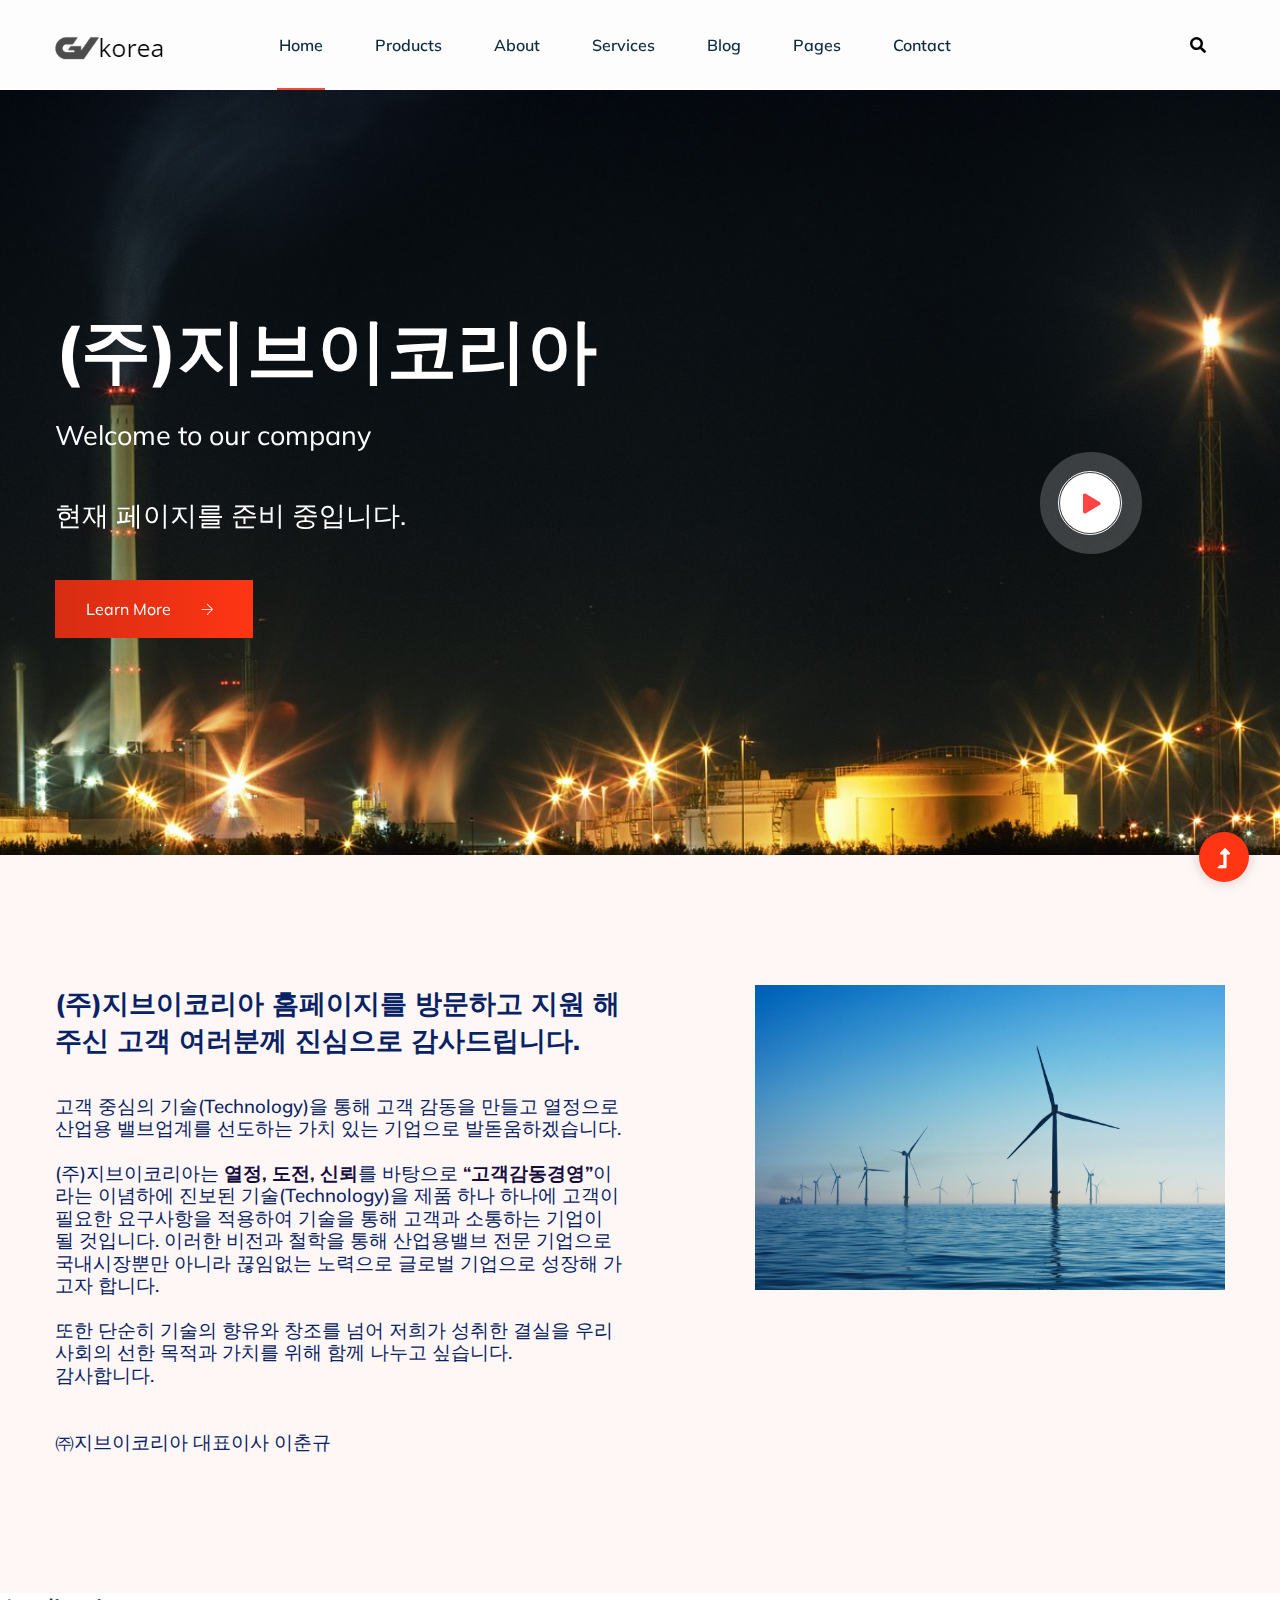
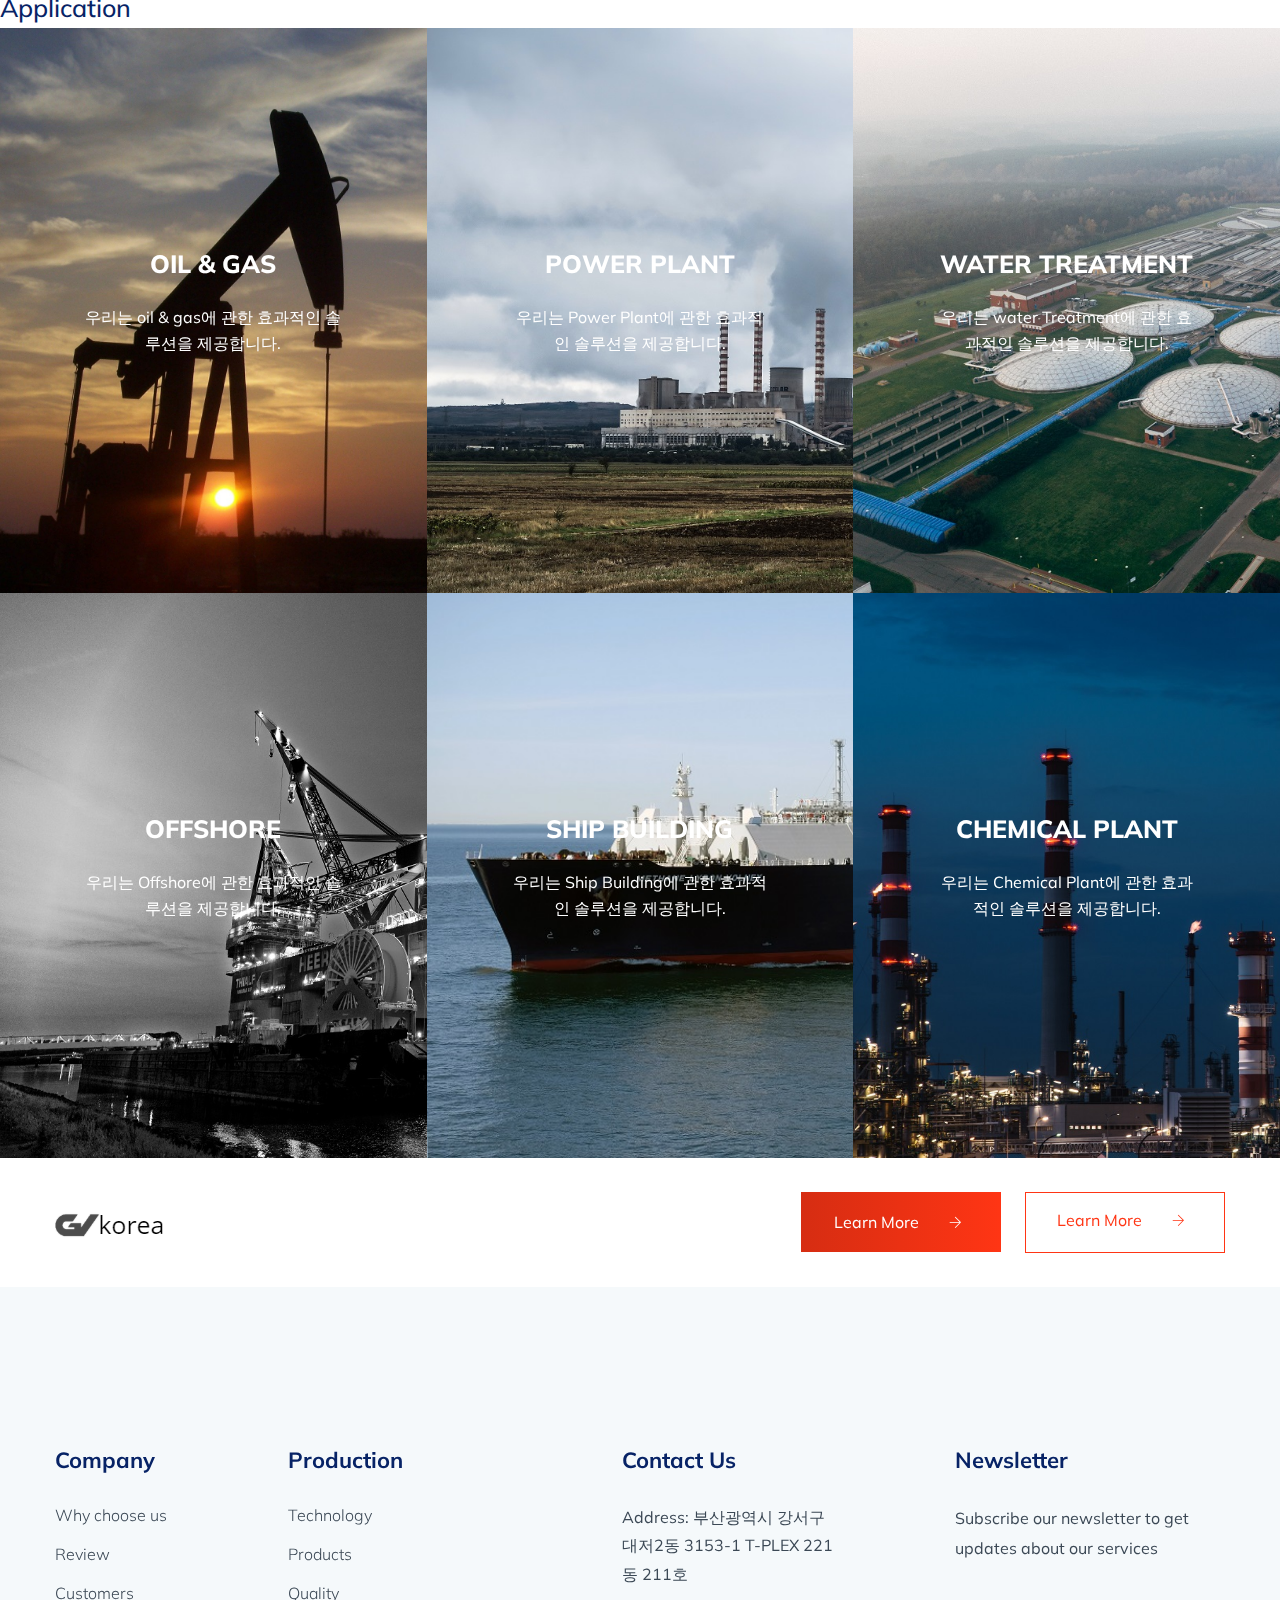
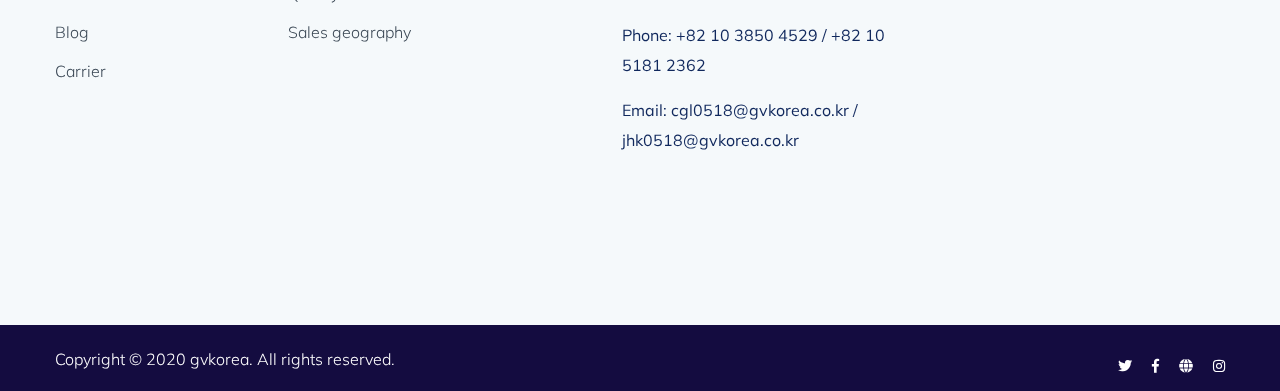
==== index.html @ bc35a490 "first commit" ====
<!doctype html>
<html class="no-js" lang="zxx">
<head>
    <meta charset="utf-8">
    <meta http-equiv="x-ua-compatible" content="ie=edge">
    <title>GV korea</title>
    <meta name="description" content="">
    <meta name="viewport" content="width=device-width, initial-scale=1">
    <link rel="manifest" href="site.webmanifest">
    <link rel="shortcut icon" type="image/x-icon" href="assets/img/logo.ico">

	<!-- CSS here -->
	<link rel="stylesheet" href="assets/css/bootstrap.min.css">
	<link rel="stylesheet" href="assets/css/owl.carousel.min.css">
	<link rel="stylesheet" href="assets/css/slicknav.css">
    <link rel="stylesheet" href="assets/css/flaticon.css">
    <link rel="stylesheet" href="assets/css/progressbar_barfiller.css">
    <link rel="stylesheet" href="assets/css/gijgo.css">
    <link rel="stylesheet" href="assets/css/animate.min.css">
    <link rel="stylesheet" href="assets/css/animated-headline.css">
	<link rel="stylesheet" href="assets/css/magnific-popup.css">
	<link rel="stylesheet" href="assets/css/fontawesome-all.min.css">
	<link rel="stylesheet" href="assets/css/themify-icons.css">
	<link rel="stylesheet" href="assets/css/slick.css">
	<link rel="stylesheet" href="assets/css/nice-select.css">
	<link rel="stylesheet" href="assets/css/style.css">
</head>
<body>
    <!-- ? Preloader Start -->
    <div id="preloader-active">
        <div class="preloader d-flex align-items-center justify-content-center">
            <div class="preloader-inner position-relative">
                <div class="preloader-circle"></div>
                <div class="preloader-img pere-text">
                    <img src="assets/img/logo/loder.png" alt="">
                </div>
            </div>
        </div>
    </div>
    <!-- Preloader Start -->
    <header>
        <!-- Header Start -->
        <div class="header-area">
            <div class="main-header ">
                <div class="header-bottom header-sticky">
                    <div class="container">
                        <div class="row align-items-center">
                            <!-- Logo -->
                            <div class="col-xl-2 col-lg-2">
                                <div class="logo">
                                    <a href="index.html"><img src="assets/img/logo/logo.png" alt=""></a>
                                </div>
                            </div>
                            <div class="col-xl-9 col-lg-8">
                                <div class="menu-wrapper  d-flex align-items-center">
                                    <!-- Main-menu -->
                                    <div class="main-menu d-none d-lg-block">
                                        <nav>
                                            <ul id="navigation">
                                                <li class="active"><a href="index.html">Home</a></li>
                                                <li><a href="Project.html">Products</a>
                                                    <ul class="submenu">
                                                      <li><a href="Project.html">model No.  GVK - 1000 series</a></li>
                                                    </ul>
                                                </li>
                                                <li><a href="index.html">About</a></li>
                                                <li><a href="index.html">Services</a></li>
                                                <li><a href="index.html">Blog</a>
                                                    <ul class="submenu">
                                                        <li><a href="index.html">Blog</a></li>
                                                        <li><a href="index.html">Blog Details</a></li>
                                                        <li><a href="index.html">Element</a></li>
                                                    </ul>
                                                </li>
                                                <li><a href="#">Pages</a>
                                                    <ul class="submenu">
                                                        <li><a href="index.html">Project Details</a></li>
                                                        <li><a href="index.html">Services Details</a></li>
                                                        <li><a href="index.html">Element</a></li>
                                                    </ul>
                                                </li>
                                                <li><a href="index.html">Contact</a></li>
                                            </ul>
                                        </nav>
                                    </div>
                                </div>
                            </div>
                            <div class="col-xl-1 col-lg-2">
                                <!-- Search Box -->
                                <div class="search d-none d-lg-block">
                                    <ul>
                                        <li>
                                            <div class="nav-search search-switch">
                                                <span class="fas fa-search"></span>
                                            </div>
                                        </li>
                                    </ul>
                                </div>
                            </div>
                            <!-- Mobile Menu -->
                            <div class="col-12">
                                <div class="mobile_menu d-block d-lg-none"></div>
                            </div>
                        </div>
                    </div>
                </div>
            </div>
        </div>
        <!-- Header End -->
    </header>
    <main>
        <!--? slider Area Start-->
        <div class="slider-area position-relative">
            <div class="slider-active">
                <!-- Single Slider -->
                <div class="single-slider slider-height d-flex align-items-center">
                    <div class="container">
                        <div class="row">
                            <div class="col-xl-7 col-lg-9 col-md-8 col-sm-9">
                                <div class="hero__caption">
                                    <h1 data-animation="fadeInLeft" data-delay="0.2s"><span>(주)지브이코리아</span></h1>
                                    <p data-animation="fadeInLeft" data-delay="0.4s">Welcome to our company</p>
                                    <p data-animation="fadeInLeft" data-delay="0.4s">현재 페이지를 준비 중입니다.</p>
                                    <a href="#" class="btn hero-btn" data-animation="fadeInLeft" data-delay="0.7s">Learn More <i class="ti-arrow-right"></i></a>
                                </div>
                            </div>
                        </div>
                    </div>
                </div>
                <!-- Single Slider -->
                <div class="single-slider slider-height d-flex align-items-center">
                    <div class="container">
                        <div class="row">
                            <div class="col-xl-7 col-lg-9 col-md-8 col-sm-9">
                                <div class="hero__caption">
                                    <h1 data-animation="fadeInLeft" data-delay="0.2s">your Industrial <span>valve Partner</span></h1>
                                    <p data-animation="fadeInLeft" data-delay="0.4s">Welcome to our company</p>
                                    <a href="#" class="btn hero-btn" data-animation="fadeInLeft" data-delay="0.7s">Learn More <i class="ti-arrow-right"></i></a>
                                </div>
                            </div>
                        </div>
                    </div>
                </div>
            </div>
            <!-- Video icon -->
            <div class="video-icon">
                <a class="popup-video btn-icon" href="https://www.youtube.com/" data-animation="bounceIn" data-delay=".4s"><i class="fas fa-play"></i></a>
            </div>
        </div>
        <!-- slider Area End-->
        <!--? About 1 Start-->
        <section class="about-low-area section-padding40">
            <div class="container">
                <div class="row justify-content-between">
                    <div class="col-xl-6 col-lg-6 col-md-10">
                        <div class="about-caption mb-50">
                            <!-- Section Tittle -->
                            <div class="section-tittle mb-35">
                                <h2 style="font-size:20pt">(주)지브이코리아 홈페이지를 방문하고 지원 해주신 고객 여러분께 진심으로 감사드립니다.</h2>
                            </div>
                            <h3 style="font-size:14pt">고객 중심의 기술(Technology)을 통해 고객 감동을 만들고 열정으로 산업용 밸브업계를 선도하는
가치 있는 기업으로 발돋움하겠습니다.<br><br>
(주)지브이코리아는 <b>열정, 도전, 신뢰</b>를 바탕으로 <b>“고객감동경영”</b>이라는 이념하에 진보된
기술(Technology)을 제품 하나 하나에 고객이 필요한 요구사항을 적용하여 기술을 통해 고객과
소통하는 기업이 될 것입니다.
이러한 비전과 철학을 통해 산업용밸브 전문 기업으로 국내시장뿐만 아니라 끊임없는 노력으로 글로벌
기업으로 성장해 가고자 합니다.<br><br>
또한 단순히 기술의 향유와 창조를 넘어 저희가 성취한 결실을 우리 사회의 선한 목적과 가치를 위해
함께 나누고 싶습니다.<br>
감사합니다.<br><br><br>

㈜지브이코리아 대표이사 이춘규</h3>
                        </div>
                    </div>
                    <div class="col-xl-5 col-lg-6 col-md-9 offset-md-1 offset-sm-1">
                        <div class="about-right-cap">
                            <div class="about-right-img">
                                <img src="assets/img/gallery/wind.jpg" width="500" alt="">
                            </div>

                        </div>
                    </div>
                </div>
            </div>
        </section>
        <!-- About  End-->
        <!--? Gallery Area Start -->
        <div class="gallery-area">
           <h1>Application</h1>
            <div class="container-fluid p-0 fix">
                <div class="row no-gutters">
                  <div class="col-xl-4 col-lg-4 col-md-6">
                      <div class="single-gallery no-margin text-center">
                          <div class="gallery-img" style="background-image: url(assets/img/gallery/about1.jpg);"></div>
                          <div class="thumb-content-box">
                              <div class="thumb-content">
                                  <h3>Oil & Gas</h3>
                                  <p>우리는 oil & gas에 관한 효과적인 솔루션을 제공합니다.</p>
                              </div>
                          </div>
                      </div>
                  </div>
                    <div class="col-xl-4 col-lg-4 col-md-6">
                        <div class="single-gallery text-center">
                            <div class="gallery-img" style="background-image: url(assets/img/gallery/pp.jpg);"></div>
                            <div class="thumb-content-box">
                                <div class="thumb-content">
                                    <h3>Power Plant</h3>
                                    <p>우리는 Power Plant에 관한 효과적인 솔루션을 제공합니다.</p>
                                </div>
                            </div>
                        </div>
                    </div>
                    <div class="col-xl-4 col-lg-4 col-md-6">
                        <div class="single-gallery text-center">
                            <div class="gallery-img" style="background-image: url(assets/img/gallery/water.jpg);"></div>
                            <div class="thumb-content-box">
                                <div class="thumb-content">
                                    <h3>Water Treatment</h3>
                                    <p>우리는 water Treatment에 관한 효과적인 솔루션을 제공합니다.</p>
                                </div>
                            </div>
                        </div>
                    </div>
                    <div class="col-xl-4 col-lg-4 col-md-6">
                        <div class="single-gallery text-center">
                            <div class="gallery-img" style="background-image: url(assets/img/gallery/offshore.jpg);"></div>
                            <div class="thumb-content-box">
                                <div class="thumb-content">
                                    <h3>Offshore</h3>
                                    <p>우리는 Offshore에 관한 효과적인 솔루션을 제공합니다.</p>
                                </div>
                            </div>
                        </div>
                    </div>
                    <div class="col-xl-4 col-lg-4 col-md-6">
                        <div class="single-gallery text-center">
                            <div class="gallery-img" style="background-image: url(assets/img/gallery/ship2.jpg);"></div>
                            <div class="thumb-content-box">
                                <div class="thumb-content">
                                    <h3>Ship Building</h3>
                                    <p>우리는 Ship Building에 관한 효과적인 솔루션을 제공합니다.</p>
                                </div>
                            </div>
                        </div>
                    </div>
                    <div class="col-xl-4 col-lg-4 col-md-6">
                        <div class="single-gallery text-center">
                            <div class="gallery-img" style="background-image: url(assets/img/gallery/chemicalplant.jpg);"></div>
                            <div class="thumb-content-box">
                                <div class="thumb-content">
                                    <h3>Chemical Plant</h3>
                                    <p>우리는 Chemical Plant에 관한 효과적인 솔루션을 제공합니다.</p>
                                </div>
                            </div>
                        </div>
                    </div>
                </div>
            </div>
        </div>
        <!-- Gallery Area End -->
        <!--? Categories Area Start -->
        <!-- cat End -->
        <!-- Services Area start -->

        <!-- Services Area End -->
        <!-- Want To work -->
        <!-- Want To work End -->
        <!-- Contact form Start -->
        <!-- Contact form End -->
        <!--? Blog Area Start -->

        <!-- Blog Area End -->
        <!--?  Map Area start  -->

        <!-- Map Area End -->
        <!-- Want To work 2-->
        <section class="wantToWork-area">
            <div class="container">
                <div class="wants-wrapper w-padding3">
                    <div class="row align-items-center justify-content-between">
                        <div class="col-xl-3 col-lg-3 col-md-3">
                            <div class="wantToWork-caption wantToWork-caption2">
                                <div class="logo">
                                    <img src="assets/img/logo/logo.png" alt="">
                                </div>
                            </div>
                        </div>
                        <div class="col-xl-8 col-lg-8 col-md-8">
                            <div class="double-btn f-right ">
                                <a href="#" class="btn w-btn wantToWork-btn mr-20">Learn More <i class="ti-arrow-right"></i></a>
                                <a href="#" class="btn2 w-btn wantToWork-btn">Learn More <i class="ti-arrow-right"></i></a>
                            </div>
                        </div>
                    </div>
                </div>
            </div>
        </section>
        <!-- Want To work End 2-->
    </main>
    <footer>
        <!-- Footer Start-->
        <div class="footer-area footer-padding">
            <div class="container">
                <div class="row d-flex justify-content-between">
                    <div class="col-xl-2 col-lg-2 col-md-4 col-sm-5">
                        <div class="single-footer-caption mb-50">
                            <div class="footer-tittle">
                                <h4>Company</h4>
                                <ul>
                                    <li><a href="#">Why choose us</a></li>
                                    <li><a href="#"> Review</a></li>
                                    <li><a href="#">Customers</a></li>
                                    <li><a href="#">Blog</a></li>
                                    <li><a href="#">Carrier</a></li>
                                </ul>
                            </div>
                        </div>
                    </div>
                    <div class="col-xl-3 col-lg-3 col-md-4 col-sm-7">
                        <div class="single-footer-caption mb-50">
                            <div class="footer-tittle">
                                <h4>Production</h4>
                                <ul>
                                    <li><a href="#">Technology</a></li>
                                    <li><a href="#">Products</a></li>
                                    <li><a href="#">Quality</a></li>
                                    <li><a href="#">Sales geography</a></li>
                                </ul>
                            </div>
                        </div>
                    </div>
                    <div class="col-xl-3 col-lg-4 col-md-5 col-sm-8">
                        <div class="single-footer-caption mb-50">
                            <div class="footer-tittle">
                                <h4>Contact Us</h4>
                                <div class="footer-pera">
                                    <p class="info1">Address: 부산광역시 강서구 대저2동 3153-1 T-PLEX 221동 211호</p>
                                </div>
                            </div>
                            <div class="footer-number">
                                <p>Phone: +82 10 3850 4529 / +82 10 5181 2362</p>
                                <p>Email: cgl0518@gvkorea.co.kr / jhk0518@gvkorea.co.kr</p>
                            </div>
                        </div>
                    </div>
                    <div class="col-xl-3 col-lg-3 col-md-4 col-sm-5">
                        <div class="single-footer-caption mb-50">
                            <div class="footer-tittle mb-50">
                                <h4>Newsletter</h4>
                                <p>Subscribe our newsletter to get updates about our services</p>
                            </div>
                            <!-- Form -->

                        </div>
                    </div>
                </div>
            </div>
        </div>
        <!-- footer-bottom area -->
        <div class="footer-bottom-area">
            <div class="container">
                <div class="footer-border">
                    <div class="row d-flex justify-content-between align-items-center">
                        <div class="col-xl-9 col-lg-8">
                            <div class="footer-copy-right">
  <!-- Link back to Colorlib can't be removed. Template is licensed under CC BY 3.0. -->
                                <p>Copyright © 2020 gvkorea. All rights reserved.</p>
                            </div>
                        </div>
                        <div class="col-xl-3 col-lg-4">
                            <!-- Footer Social -->
                            <div class="footer-social f-right">
                                <a href="#"><i class="fab fa-twitter"></i></a>
                                <a href="#"><i class="fab fa-facebook-f"></i></a>
                                <a href="#"><i class="fas fa-globe"></i></a>
                                <a href="#"><i class="fab fa-instagram"></i></a>
                            </div>
                        </div>
                    </div>
                </div>
            </div>
        </div>
        <!-- Footer End-->
    </footer>
    <!--? Search model Begin -->
    <div class="search-model-box">
        <div class="h-100 d-flex align-items-center justify-content-center">
            <div class="search-close-btn">+</div>
            <form class="search-model-form">
                <input type="text" id="search-input" placeholder="Searching key.....">
            </form>
        </div>
    </div>
    <!-- Search model end -->
    <!-- Scroll Up -->
    <div id="back-top" >
        <a title="Go to Top" href="#"> <i class="fas fa-level-up-alt"></i></a>
    </div>

    <!-- JS here -->

    <script src="./assets/js/vendor/modernizr-3.5.0.min.js"></script>
    <!-- Jquery, Popper, Bootstrap -->
    <script src="./assets/js/vendor/jquery-1.12.4.min.js"></script>
    <script src="./assets/js/popper.min.js"></script>
    <script src="./assets/js/bootstrap.min.js"></script>
    <!-- Jquery Mobile Menu -->
    <script src="./assets/js/jquery.slicknav.min.js"></script>

    <!-- Jquery Slick , Owl-Carousel Plugins -->
    <script src="./assets/js/owl.carousel.min.js"></script>
    <script src="./assets/js/slick.min.js"></script>
    <!-- One Page, Animated-HeadLin -->
    <script src="./assets/js/wow.min.js"></script>
    <script src="./assets/js/animated.headline.js"></script>
    <script src="./assets/js/jquery.magnific-popup.js"></script>

    <!-- Date Picker -->
    <script src="./assets/js/gijgo.min.js"></script>
    <!-- Nice-select, sticky -->
    <script src="./assets/js/jquery.nice-select.min.js"></script>
    <script src="./assets/js/jquery.sticky.js"></script>
    <!-- Progress -->
    <script src="./assets/js/jquery.barfiller.js"></script>

    <!-- counter , waypoint,Hover Direction -->
    <script src="./assets/js/jquery.counterup.min.js"></script>
    <script src="./assets/js/waypoints.min.js"></script>
    <script src="./assets/js/jquery.countdown.min.js"></script>
    <script src="./assets/js/hover-direction-snake.min.js"></script>

    <!-- contact js -->
    <script src="./assets/js/contact.js"></script>
    <script src="./assets/js/jquery.form.js"></script>
    <script src="./assets/js/jquery.validate.min.js"></script>
    <script src="./assets/js/mail-script.js"></script>
    <script src="./assets/js/jquery.ajaxchimp.min.js"></script>

    <!-- Jquery Plugins, main Jquery -->
    <script src="./assets/js/plugins.js"></script>
    <script src="./assets/js/main.js"></script>


    </body>
</html>
---- assets/css/flaticon.css ----
/*
  	Flaticon icon font: Flaticon
  	Creation date: 03/06/2020 12:20
  	*/

@font-face {
  font-family: "Flaticon";
  src: url("../fonts/Flaticon.eot");
  src: url("../fonts/Flaticon.eot?#iefix") format("embedded-opentype"),
       url("../fonts/Flaticon.woff2") format("woff2"),
       url("../fonts/Flaticon.woff") format("woff"),
       url("../fonts/Flaticon.ttf") format("truetype"),
       url("../fonts/Flaticon.svg#Flaticon") format("svg");
  font-weight: normal;
  font-style: normal;
}

@media screen and (-webkit-min-device-pixel-ratio:0) {
  @font-face {
    font-family: "Flaticon";
    src: url("../fonts/Flaticon.svg#Flaticon") format("svg");
  }
}

[class^="flaticon-"]:before, [class*=" flaticon-"]:before,
[class^="flaticon-"]:after, [class*=" flaticon-"]:after {   
  font-family: Flaticon;
font-style: normal;
}

.flaticon-null:before { content: "\f100"; }
.flaticon-null-1:before { content: "\f101"; }
.flaticon-null-2:before { content: "\f102"; }
.flaticon-null-3:before { content: "\f103"; }
---- assets/css/progressbar_barfiller.css ----
/* Custom Code skills */
.single-skill{
  display: flex;
}

.single-skill span {
	color: #79838b;
	font-size: 13px;
	font-weight: 300;
	letter-spacing: 0;
	margin-bottom: 14px;
	display: block;
}
.single-skill .bar-progress {
	width: 100%;
}
.single-skill .bar-title {
  width: 20%;
  margin-bottom: 19px;
}

.skills-content {
  padding-top: 200px;
  padding-left: 70px;
}

.skills-shape-bg {
  height: 651px;
  width: 868px;
  position: absolute;
  content: "";
  border: 2px solid #4d4d4d;
  left: 40%;
  top: 255px;
}

.skills-shape-bg::before {
  position: absolute;
  content: "";
  height: 465px;
  width: 300px;
  border: 2px solid #4d4d4d;
  left: -35%;
  top: 50%;
  transform: translateY(-50%);
  border-right: 0;
}



/* Default */
.barfiller {
	width: 100%;
	height: 10px;
	background: #f6f9fc;
  position: relative;
  border-radius: 5px;
}

.barfiller .fill {
  display: block;
  position: relative;
  width: 0px;
  height: 100%;
  background: #333;
  z-index: 1;
  border-radius: 5px;
}

.barfiller .tipWrap { display: none; }

.barfiller .tip {
  margin-top: -28px;
  padding: 2px 4px;
  font-size: 16px;
  color: #09cc7f;
  left: 0px;
  position: absolute;
  z-index: 2;
  background: transparent;
  font-weight: 800;
}

.barfiller .tip:after {
  border: solid;
  border-color: rgba(0,0,0,.8) transparent;
  border-width: 6px 6px 0 6px;
  content: "";
  display: block;
  position: absolute;
  left: 9px;
  top: 100%;
  z-index: 9;
  display: none;
  
}
---- assets/css/gijgo.css ----
.gj-button {
    background-color: #f5f5f5;
    border: 1px solid #ddd;
    color: #000;
    border-radius: 3px;
    padding: 6px 10px;
    cursor: pointer;
}

.gj-unselectable {
    -webkit-touch-callout: none;
    -webkit-user-select: none;
    -khtml-user-select: none;
    -moz-user-select: none;
    -ms-user-select: none;
    user-select: none;
}

.gj-row {
    display: -webkit-box;
    display: -ms-flexbox;
    display: flex;
    -ms-flex-wrap: wrap;
    flex-wrap: wrap;
}

.gj-margin-left-5 {
    margin-left: 5px;
}

.gj-margin-left-10 {
    margin-left: 10px;
}

.gj-width-full {
    width: 100%;
}

.gj-cursor-pointer {
    cursor: pointer;
}

.gj-text-align-center {
    text-align: center;
}

.gj-font-size-16 {
    font-size: 16px;
}

.gj-hidden {
    display: none;
}

/** Material Design */
.gj-button-md {
    background: 0 0;
    border: none;
    border-radius: 2px;
    color: rgba(0, 0, 0, 0.87);
    position: relative;
    height: 36px;
    margin: 0;
    min-width: 64px;
    padding: 0 16px;
    display: inline-block;
    font-family: "Roboto","Helvetica","Arial",sans-serif;
    font-size: 1rem;
    font-weight: 500;
    text-transform: uppercase;
    letter-spacing: 0;
    overflow: hidden;
    will-change: box-shadow;
    transition: box-shadow .2s cubic-bezier(.4,0,1,1),background-color .2s cubic-bezier(.4,0,.2,1),color .2s cubic-bezier(.4,0,.2,1);
    outline: none;
    cursor: pointer;
    text-decoration: none;
    text-align: center;
    line-height: 36px;
    vertical-align: middle;
    overflow: hidden;
    -webkit-user-select: none;
    -moz-user-select: none;
    -ms-user-select: none;
    user-select: none;
}

.gj-button-md:hover {
    background-color: rgba(158,158,158,.2);
}

.gj-button-md:disabled {
    color: rgba(0,0,0,.26);
    background: 0 0;
}

.gj-button-md .material-icons,
.gj-button-md .gj-icon {
    vertical-align: middle;
    /*font-size: 1.3rem;
    margin-right: 4px;*/
}

.gj-button-md.gj-button-md-icon {
    width: 24px;
    height: 31px;
    min-width: 24px;
    padding: 0px;
    display: table;
}

.gj-button-md.gj-button-md-icon .material-icons,
.gj-button-md.gj-button-md-icon .gj-icon {
    display: table-cell;
    margin-right: 0px;
    width: 24px;
    height: 24px;
}

.gj-button-md.active {
    background-color: rgba(158,158,158,.4);
}

.gj-button-md-group {
    position: relative;
    display: inline-block;
    vertical-align: middle;
}
.gj-textbox-md {
	/* border: none; */
	/* border-bottom: 1px solid rgba(0,0,0,.42); */
	display: block;
	font-family: "Helvetica","Arial",sans-serif;
	font-size: 16px;
	line-height: 16px;
	/* padding: 4px 0px; */
	margin: 0;
	/* width: 100%; */
	background: 0 0;
	/* text-align: ; */
	color: rgba(0,0,0,.87);
	padding-left: 44px;
	border: 1px solid #dca73a;
	/* padding: 15px 15px; */
	/* text-align: center; */
	width: 177px;
	height: 55px;
	border-radius: 5px;
}
.gj-textbox-md:focus,
.gj-textbox-md:active {
    /* border-bottom: 2px solid rgba(0,0,0,.42); */
    outline: none;
}

.gj-textbox-md::placeholder {
    color: #8e8e8e;
}

.gj-textbox-md:-ms-input-placeholder {
    color: #8e8e8e;
}

.gj-textbox-md::-ms-input-placeholder {
    color: #8e8e8e;
}

.gj-md-spacer-24 {
    min-width: 24px;
    width: 24px;
    display: inline-block;
}

.gj-md-spacer-32 {
    min-width: 32px;
    width: 32px;
    display: inline-block;
}

.gj-modal {
    position: fixed;
    top: 0;
    right: 0;
    bottom: 0;
    left: 0;
    z-index: 1203;
    display: none;
    overflow: hidden;
    -webkit-overflow-scrolling: touch;
    outline: 0;
    background-color: rgba(0, 0, 0, 0.54118);
    transition: 200ms ease opacity;
    will-change: opacity;
}

/* List */
ul.gj-list li [data-role="wrapper"] {
    display: table;
    width: 100%;
}

ul.gj-list li [data-role="checkbox"] {
    display: table-cell;
    vertical-align:middle;
    text-align:center;
}

ul.gj-list li [data-role="image"] {
    display: table-cell;
    vertical-align:middle;
    text-align:center;
}

ul.gj-list li [data-role="display"] {
    display: table-cell;
    vertical-align:middle;
    cursor: pointer;
}

ul.gj-list li [data-role="display"]:empty:before {
  content: "\200b"; /* unicode zero width space character */
}

/* List - Bootstrap */
ul.gj-list-bootstrap {
    padding-left: 0px;
    margin-bottom: 0px;
}

ul.gj-list-bootstrap li {
    padding: 0px;
}

ul.gj-list-bootstrap li [data-role="wrapper"] {
    padding: 0px 10px;
}

ul.gj-list-bootstrap li [data-role="checkbox"] {
    width: 24px;
    padding: 3px;
}

ul.gj-list-bootstrap li [data-role="image"] {
    width: 24px;
    height: 24px;
}

ul.gj-list-bootstrap li [data-role="display"] {
    padding: 8px 0px 8px 4px;
}

.list-group-item.active ul li, .list-group-item.active:focus ul li, .list-group-item.active:hover ul li {
    text-shadow: none;
    color:initial;
}

/* List - Material Design */
ul.gj-list-md {
    padding: 0px;
    list-style: none;
    list-style-type: none;
    line-height: 24px;
    letter-spacing: 0;
    color: #616161; /* Gray 700 */
}

ul.gj-list-md li {
    display: list-item;
    list-style-type: none;
    padding: 0px;
    min-height: unset;
    box-sizing: border-box;
    align-items: center;
    cursor: default;
    overflow: hidden;

    font-family: "Roboto","Helvetica","Arial",sans-serif;
    font-size: 16px;
    font-weight: 400;
    letter-spacing: .04em;
    line-height: 1;
    
    -webkit-flex-direction: row;
    -ms-flex-direction: row;
    flex-direction: row;
    -webkit-flex-wrap: nowrap;
    -ms-flex-wrap: nowrap;
    flex-wrap: nowrap;
}

ul.gj-list-md li [data-role="checkbox"] {
    height: 24px;
    width: 24px;
}

ul.gj-list-md li [data-role="image"] {
    height: 24px;
    width: 24px;
}

ul.gj-list-md li [data-role="display"] {
    padding: 8px 0px 8px 5px;
    order: 0;
    flex-grow: 2;
    text-decoration: none;
    box-sizing: border-box;
    align-items: center;
    text-align: left;
    color: rgba(0,0,0,.87);
}

ul.gj-list-md li.disabled>[data-role="wrapper"]>[data-role="display"] {
    color: #9E9E9E; /* Gray 500 */
}

.gj-list-md-active {
    background: #e0e0e0;
    color: #3f51b5;
}


/* Picker */
.gj-picker {
    position: absolute;
    z-index: 1203;
    background-color: #fff;
}

.gj-picker .selected {
    color: #fff;
}

/* Material Design */
.gj-picker-md {
    font-family: "Roboto","Helvetica","Arial",sans-serif;
    font-size: 16px;
    font-weight: 400;
    letter-spacing: .04em;
    line-height: 1;
    color: rgba(0,0,0,.87);
    border: 1px solid #E0E0E0;
}

.gj-modal .gj-picker-md {
    border: 0px;
}

.gj-picker-md [role="header"] {
    color: rgba(255, 255, 255, 0.54);
    display: flex;
    background: #2196f3;
    align-items: baseline;
    user-select: none;
    justify-content: center;
}

.gj-picker-md [role="footer"] {
    float: right;
    padding: 10px;
}

.gj-picker-md [role="footer"] button.gj-button-md {
    color: #2196f3;
    font-weight: bold;
    font-size: 13px;
}

/* Bootstrap */
.gj-picker-bootstrap {
    border-radius: 4px;
    border: 1px solid #E0E0E0;
}

.gj-picker-bootstrap .selected {
    color: #888;
}

.gj-picker-bootstrap [role="header"] {
    background: #eee;
    color: #AAA;
}
@font-face {
    font-family: 'gijgo-material';
    src: url('../fonts/gijgo-material.eot?235541');
    src: url('../fonts/gijgo-material.eot?235541#iefix') format('embedded-opentype'), url('../fonts/gijgo-material.ttf?235541') format('truetype'), url('../fonts/gijgo-material.woff?235541') format('woff'), url('../fonts/gijgo-material.svg?235541#gijgo-material') format('svg');
    font-weight: normal;
    font-style: normal;
}

.gj-icon {
    /* use !important to prevent issues with browser extensions that change fonts */
    font-family: 'gijgo-material' !important;
    font-size: 24px;
    speak: none;
    font-style: normal;
    font-weight: normal;
    font-variant: normal;
    text-transform: none;
    line-height: 1;
    /* Enable Ligatures ================ */
    letter-spacing: 0;
    -webkit-font-feature-settings: "liga";
    -moz-font-feature-settings: "liga=1";
    -moz-font-feature-settings: "liga";
    -ms-font-feature-settings: "liga" 1;
    font-feature-settings: "liga";
    -webkit-font-variant-ligatures: discretionary-ligatures;
    font-variant-ligatures: discretionary-ligatures;
    /* Better Font Rendering =========== */
    -webkit-font-smoothing: antialiased;
    -moz-osx-font-smoothing: grayscale;
}

.gj-icon.undo:before {
    content: "\e900";
}

.gj-icon.vertical-align-top:before {
    content: "\e901";
}

.gj-icon.vertical-align-center:before {
    content: "\e902";
}

.gj-icon.vertical-align-bottom:before {
    content: "\e903";
}

.gj-icon.arrow-dropup:before {
    content: "\e904";
}

.gj-icon.clock:before {
    content: "\e905";
}

.gj-icon.refresh:before {
    content: "\e906";
}

.gj-icon.last-page:before {
    content: "\e907";
}

.gj-icon.first-page:before {
    content: "\e908";
}

.gj-icon.cancel:before {
    content: "\e909";
}

.gj-icon.clear:before {
    content: "\e90a";
}

.gj-icon.check-circle:before {
    content: "\e90b";
}

.gj-icon.delete:before {
    content: "\e90c";
}

.gj-icon.arrow-upward:before {
    content: "\e90d";
}

.gj-icon.arrow-forward:before {
    content: "\e90e";
}

.gj-icon.arrow-downward:before {
    content: "\e90f";
}

.gj-icon.arrow-back:before {
    content: "\e910";
}

.gj-icon.list-numbered:before {
    content: "\e911";
}

.gj-icon.list-bulleted:before {
    content: "\e912";
}

.gj-icon.indent-increase:before {
    content: "\e913";
}

.gj-icon.indent-decrease:before {
    content: "\e914";
}

.gj-icon.redo:before {
    content: "\e915";
}

.gj-icon.align-right:before {
    content: "\e916";
}

.gj-icon.align-left:before {
    content: "\e917";
}

.gj-icon.align-justify:before {
    content: "\e918";
}

.gj-icon.align-center:before {
    content: "\e919";
}

.gj-icon.strikethrough:before {
    content: "\e91a";
}

.gj-icon.italic:before {
    content: "\e91b";
}

.gj-icon.underlined:before {
    content: "\e91c";
}

.gj-icon.bold:before {
    content: "\e91d";
}

.gj-icon.arrow-dropdown:before {
    content: "\e91e";
}

.gj-icon.done:before {
    content: "\e91f";
}

.gj-icon.pencil:before {
    content: "\e920";
}

.gj-icon.minus:before {
    content: "\e921";
}

.gj-icon.plus:before {
    content: "\e922";
}

.gj-icon.chevron-up:before {
    content: "\e923";
}

.gj-icon.chevron-right:before {
    content: "\e924";
}

.gj-icon.chevron-down:before {
    content: "\e925";
}

.gj-icon.chevron-left:before {
    content: "\e926";
}

.gj-icon.event:before {
    content: "\e927";
}
.gj-draggable {
    cursor: move;
}
.gj-resizable-handle {
    position: absolute;
    font-size: 0.1px;
    display: block;
    -ms-touch-action: none;
    touch-action: none;
    z-index: 1203;
}

.gj-resizable-n {
    cursor: n-resize;
    height: 7px;
    width: 100%;
    top: -5px;
    left: 0;
}
.gj-resizable-e {
    cursor: e-resize;
    width: 7px;
    right: -5px;
    top: 0;
    height: 100%;
}
.gj-resizable-s {
    cursor: s-resize;
    height: 7px;
    width: 100%;
    bottom: -5px;
    left: 0;
}
.gj-resizable-w {
	cursor: w-resize;
	width: 7px;
	left: -5px;
	top: 0;
	height: 100%;
}
.gj-resizable-se {
	cursor: se-resize;
	width: 12px;
	height: 12px;
	right: 1px;
	bottom: 1px;
}
.gj-resizable-sw {
	cursor: sw-resize;
	width: 9px;
	height: 9px;
	left: -5px;
	bottom: -5px;
}
.gj-resizable-nw {
	cursor: nw-resize;
	width: 9px;
	height: 9px;
	left: -5px;
	top: -5px;
}
.gj-resizable-ne {
	cursor: ne-resize;
	width: 9px;
	height: 9px;
	right: -5px;
	top: -5px;
}

.gj-dialog-footer {
    position: absolute;
    bottom: 0px;
    width: 100%;
    margin-top: 0px;
}

.gj-dialog-scrollable [data-role="body"] {
    overflow-x: hidden;
    overflow-y: scroll;
}

/** Bootstrap 3 **/
.gj-dialog-bootstrap {
    overflow: hidden;
    z-index: 1202;
}

.gj-dialog-bootstrap [data-role="title"] {
    display: inline;
}
.gj-dialog-bootstrap [data-role="close"] {
    line-height: 1.42857143;
}

/** Bootstrap 4 **/
.gj-dialog-bootstrap4 {
    overflow: hidden;
    z-index: 1202;
}

.gj-dialog-bootstrap4 [data-role="title"] {
    display: inline;
}
.gj-dialog-bootstrap4 [data-role="close"] {
    line-height: 1.5;
}

/** Material Design **/
.gj-dialog-md {
    background-color: #FFF;
    overflow: hidden;
    border: none;
    box-shadow: 0 11px 15px -7px rgba(0,0,0,.2), 0 24px 38px 3px rgba(0,0,0,.14), 0 9px 46px 8px rgba(0,0,0,.12);
    box-sizing: border-box;
    position: relative;
    display: -webkit-box;
    display: -webkit-flex;
    display: -ms-flexbox;
    display: flex;
    -webkit-box-orient: vertical;
    -webkit-box-direction: normal;
    -webkit-flex-direction: column;
    -ms-flex-direction: column;
    flex-direction: column;
    -webkit-background-clip: padding-box;
    background-clip: padding-box;
    outline: 0;
    z-index: 1202;
}

.gj-dialog-md-header {
    padding: 24px 24px 0px 24px;
    font-family: "Roboto","Helvetica","Arial",sans-serif;
}

.gj-dialog-md-title {
    margin: 0;
    font-weight: 400;
    display: inline;
    line-height: 28px;
    font-size: 20px;
}

.gj-dialog-md-close {
    -webkit-appearance: none;
    padding: 0;
    cursor: pointer;
    background: 0 0;
    border: 0;
    float: right;
    line-height: 28px;
    font-size: 28px;
}

.gj-dialog-md-body {
    padding: 20px 24px 24px 24px;
    color: rgba(0,0,0,.54);
    font-family: "Helvetica","Arial",sans-serif;
    font-size: 14px;
    font-weight: 400;
    line-height: 20px;
}

.gj-dialog-md-footer {
    padding: 8px 8px 8px 24px;
    display: -webkit-flex;
    display: -ms-flexbox;
    display: flex;
    -webkit-flex-direction: row-reverse;
    -ms-flex-direction: row-reverse;
    flex-direction: row-reverse;
    -webkit-flex-wrap: wrap;
    -ms-flex-wrap: wrap;
    flex-wrap: wrap;

    box-sizing: border-box;
}

.gj-dialog-md-footer>*:first-child {
    margin-right: 0;
}

.gj-dialog-md-footer>* {
    margin-right: 8px;
    height: 36px;
}
DIV.gj-grid-wrapper {
    margin: auto;
    position: relative;
    clear:both;
    z-index: 1;
}

TABLE.gj-grid {
    margin: auto;    
    border-collapse: collapse;
    width: 100%;
    table-layout: fixed;
}

TABLE.gj-grid THEAD TH [data-role="selectAll"] {
    margin: auto;
}

TABLE.gj-grid THEAD TH [data-role="title"] {
    display: inline-block;
}

TABLE.gj-grid THEAD TH [data-role="sorticon"] {
    display: inline-block;
}

TABLE.gj-grid THEAD TH {
    overflow: hidden;
    text-overflow: ellipsis;
}

TABLE.gj-grid.autogrow-header-row THEAD TH {
    overflow: auto;
    text-overflow: initial;
    white-space: pre-wrap;
    -ms-word-break: break-word;
    word-break: break-word;
}

TABLE.gj-grid > tbody > tr > td {
    overflow: hidden;
    position: relative;
}

table.gj-grid tbody div[data-role="display"] {
    vertical-align: middle;
    text-indent: 0;
    white-space: pre-wrap;
    -ms-word-break: break-word;
    word-break: break-word;
}

table.gj-grid.fixed-body-rows tbody div[data-role="display"] {
    overflow: hidden;
    text-overflow: ellipsis;
    white-space: nowrap;
    -ms-word-break: initial;
    word-break: initial;
}

table.gj-grid tfoot DIV[data-role="display"] {
    vertical-align: middle;
    text-indent: 0;
    display: flex;
}

TABLE.gj-grid .fa {
    padding: 2px;
}

TABLE.gj-grid > tbody > tr > td > div {
    padding: 2px;
    overflow: hidden;
}

DIV.gj-grid-wrapper DIV.gj-grid-loading-cover
{
    background: #BBBBBB;
    opacity: 0.5;
    position: absolute;
    vertical-align: middle;
}

DIV.gj-grid-wrapper DIV.gj-grid-loading-text
{
    position: absolute;
    font-weight: bold;
}

/* Bootstrap Theme */
table.gj-grid-bootstrap thead th {
    background-color: #f5f5f5;
    vertical-align:middle;
}

table.gj-grid-bootstrap thead th [data-role="sorticon"] {
    margin-left: 5px;
}

table.gj-grid-bootstrap thead th [data-role="sorticon"] i.gj-icon,
table.gj-grid-bootstrap thead th [data-role="sorticon"] i.material-icons {
    position: absolute;
    font-size: 20px;
    top: 15px;
}

table.gj-grid-bootstrap tbody tr td div[data-role="display"] {
    padding: 0px;
}

.gj-grid-bootstrap-4 .gj-checkbox-bootstrap {
    display: inline-block;
    padding-top: 2px;
}

.gj-grid-bootstrap-4 tbody tr.active {
    background-color: rgba(0,0,0,.075);
}

/* Material Design Theme */
.gj-grid-md {
    position: relative;
    border: 1px solid #e0e0e0;
    border-collapse: collapse;
    white-space: nowrap;
    font-size: 13px;
    font-family: "Roboto","Helvetica","Arial",sans-serif;
    background-color: #fff;
}

.gj-grid-md td:first-of-type, .gj-grid-md th:first-of-type {
    padding-left: 24px;
}

.gj-grid-md th {
    position: relative;
    vertical-align: bottom;
    font-weight: 700;
    line-height: 31px;
    letter-spacing: 0;
    height: 56px;
    font-size: 12px;
    color: rgba(0,0,0,.54);
    padding-bottom: 8px;
    box-sizing: border-box;
    padding: 12px 18px;
    text-align: right;
}

.gj-grid-md td {
    position: relative;
    height: 48px;
    border-top: 1px solid #e0e0e0;
    border-bottom: 1px solid #e0e0e0;
    padding: 12px 18px;
    box-sizing: border-box;
    text-align: left;
    color: rgba(0,0,0,.87);
}

.gj-grid-md tbody tr {
    position: relative;
    height: 48px;
    transition-duration: .28s;
    transition-timing-function: cubic-bezier(.4,0,.2,1);
    transition-property: background-color;
}

.gj-grid-md tbody tr:hover {
    background-color: #EEEEEE; /* Gray 200 */
}

.gj-grid-md tbody tr.gj-grid-md-select {
    background-color: #F5F5F5; /* Grey 100 */
}


table.gj-grid-md thead th [data-role="sorticon"] {
    margin-left: 5px;
}

table.gj-grid-md thead th [data-role="sorticon"] i.gj-icon,
table.gj-grid-md thead th [data-role="sorticon"] i.material-icons {
    position: absolute;
    font-size: 16px;
    top: 19px;
}

table.gj-grid-md thead th.gj-grid-select-all {
    padding-bottom: 3px;
}
/* Hide all prioritized columns by default */
@media only all {
	th.display-1120,
	td.display-1120,
	th.display-960,
	td.display-960,
	th.display-800,
	td.display-800,
	th.display-640,
	td.display-640,
	th.display-480,
	td.display-480,
	th.display-320,
	td.display-320 {
		display: none;
	}
}

/* Show at 320px (20em x 16px) */
@media screen and (min-width: 20em) {
	TABLE.gj-grid-bootstrap th.display-320,
	TABLE.gj-grid-bootstrap td.display-320 {
		display: table-cell;
	}
}
/* Show at 480px (30em x 16px) */
@media screen and (min-width: 30em) {
	TABLE.gj-grid-bootstrap th.display-480,
	TABLE.gj-grid-bootstrap td.display-480 {
		display: table-cell;
	}
}
/* Show at 640px (40em x 16px) */
@media screen and (min-width: 40em) {
	TABLE.gj-grid-bootstrap th.display-640,
	TABLE.gj-grid-bootstrap td.display-640 {
		display: table-cell;
	}
}
/* Show at 800px (50em x 16px) */
@media screen and (min-width: 50em) {
	TABLE.gj-grid-bootstrap th.display-800,
	TABLE.gj-grid-bootstrap td.display-800 {
		display: table-cell;
	}
}
/* Show at 960px (60em x 16px) */
@media screen and (min-width: 60em) {
	TABLE.gj-grid-bootstrap th.display-960,
	TABLE.gj-grid-bootstrap td.display-960 {
		display: table-cell;
	}
}
/* Show at 1,120px (70em x 16px) */
@media screen and (min-width: 70em) {
	TABLE.gj-grid-bootstrap th.display-1120,
	TABLE.gj-grid-bootstrap td.display-1120 {
		display: table-cell;
	}
}

/* Material Design Theme */
.gj-grid-md tfoot tr th {
    padding-right: 14px;
}

.gj-grid-md tfoot tr[data-role="pager"] .gj-grid-mdl-pager-label {
    padding-left: 5px;
    padding-right: 5px;
}

.gj-grid-md tfoot tr[data-role="pager"] .gj-dropdown-md {
    margin-left: 12px;
}

.gj-grid-md tfoot tr[data-role="pager"] .gj-dropdown-md [role="presenter"] {
    font-size: 12px;
    font-weight: bold;
    color: rgba(0,0,0,.54);
}

.gj-grid-md tfoot tr[data-role="pager"] .gj-dropdown-md [role="presenter"] [role="display"] {
    text-align: right;
}

.gj-grid-md tfoot tr[data-role="pager"] .gj-grid-md-limit-select {
    margin-left: 10px;
    font-size: 12px;
    font-weight: bold;
    color: rgba(0,0,0,.54);
}

/* Bootstrap */
.gj-grid-bootstrap tfoot tr[data-role="pager"] th {
    line-height: 30px;
    background-color: #f5f5f5;
}

.gj-grid-bootstrap tfoot tr[data-role="pager"] th > div > div {
    margin-right: 5px;
}

.gj-grid-bootstrap tfoot tr[data-role="pager"] th > div > button {
    margin-right: 5px;
}

.gj-grid-bootstrap-4 tfoot tr[data-role="pager"] th > div button {
    height: 34px;
}

.gj-grid-bootstrap-4 tfoot tr[data-role="pager"] th div .gj-dropdown-bootstrap-4 .gj-dropdown-expander-mi .gj-icon {
    top: 5px;
}

.gj-grid-bootstrap-3 tfoot tr[data-role="pager"] th > div > input {
    margin-right: 5px;
    width: 40px;
    text-align: right;
    display: inline-block;
    font-weight: bold;
}

.gj-grid-bootstrap-4 tfoot tr[data-role="pager"] th > div > div.input-group {
    width: 40px;
}

.gj-grid-bootstrap-4 tfoot tr[data-role="pager"] th > div > div.input-group input {
    text-align: right;
    font-weight: bold;
    height: 34px;
    padding-top: 2px;
    padding-bottom: 6px;
}

.gj-grid-bootstrap tfoot tr[data-role="pager"] th > div > select {
    display: inline-block;
    margin-right: 5px;
    width: 60px;
}

.gj-grid-bootstrap tfoot tr[data-role="pager"] th .gj-dropdown-bootstrap .gj-list-bootstrap [data-role="display"] {
    line-height: 14px;
}

.gj-grid-bootstrap tfoot tr[data-role="pager"] th .gj-dropdown-bootstrap [role="presenter"] [role="display"] {
    font-weight: bold;
}

.gj-grid-bootstrap tfoot tr[data-role="pager"] th .gj-dropdown-bootstrap-3 [role="presenter"] {
    padding: 2px 8px;
}

.gj-grid-bootstrap tfoot tr[data-role="pager"] th .gj-dropdown-bootstrap-4 [role="presenter"] {
    padding: 1px 8px;
}
.gj-grid thead tr th div.gj-grid-column-resizer-wrapper {
    position: relative;
    width: 100%;
    height: 0px; 
    top: 0px; 
    left: 0px; 
    padding: 0px;
}

span.gj-grid-column-resizer {
    position: absolute;
    right: 0px;
    width: 10px;
    top: -100px;
    height: 300px;
    z-index: 1203;
    cursor: e-resize;
}

.gj-grid-resize-cursor {
    cursor: e-resize;
}
.gj-grid-md tbody tr.gj-grid-top-border td {
  border-top: 2px solid #777;
}
.gj-grid-md tbody tr.gj-grid-bottom-border td {
  border-bottom: 2px solid #777;
}

.gj-grid-bootstrap tbody tr.gj-grid-top-border td {
  border-top: 2px solid #777;
}
.gj-grid-bootstrap tbody tr.gj-grid-bottom-border td {
  border-bottom: 2px solid #777;
}
.gj-grid-md thead tr th.gj-grid-left-border,
.gj-grid-md tbody tr td.gj-grid-left-border
{
    border-left: 3px solid #777;
}
.gj-grid-md thead tr th.gj-grid-right-border,
.gj-grid-md tbody tr td.gj-grid-right-border
{
    border-right: 3px solid #777;
}

.gj-grid-bootstrap thead tr th.gj-grid-left-border,
.gj-grid-bootstrap tbody tr td.gj-grid-left-border
{
    border-left: 5px solid #ddd;
}
.gj-grid-bootstrap thead tr th.gj-grid-right-border,
.gj-grid-bootstrap tbody tr td.gj-grid-right-border
{
    border-right: 5px solid #ddd;
}
.gj-dirty {
    position: absolute;
    top: 0px;
    left: 0px;
    border-style: solid;
    border-width: 3px;
    border-color: #f00 transparent transparent #f00;
    padding: 0;
    overflow: hidden;
    vertical-align: top;
}

/* Material Design */
.gj-grid-md tbody tr td.gj-grid-management-column {
    padding: 3px;
}

.gj-grid-md tbody tr td[data-mode="edit"] {
    padding: 0px 18px;
}

.gj-grid-md tbody .gj-dropdown-md [role="presenter"] [role="display"] {
    padding: 0px;
}

/* Bootstrap */
.gj-grid-bootstrap tbody tr td[data-mode="edit"] {
    padding: 0px;
}

.gj-grid-bootstrap tbody tr td[data-mode="edit"] [data-role="edit"] {
    padding: 0px;
}

/* Bootstrap 3 */
.gj-grid-bootstrap-3 tbody tr td.gj-grid-management-column {
    padding: 3px;
}

.gj-grid-bootstrap-3 tbody tr td[data-mode="edit"] {
    height: 38px;
}

.gj-grid-bootstrap-3 tbody tr td[data-mode="edit"] [data-role="edit"] input[type="text"] {
    height: 37px;
    padding: 8px;
}

.gj-grid-bootstrap-3 tbody tr td[data-mode="edit"] .gj-dropdown-bootstrap [role="presenter"] {
    border: 0px;
    border-radius: 0px;
    height: 37px;
    padding-left: 8px;
}

.gj-grid-bootstrap-3 tbody tr td[data-mode="edit"] .gj-datepicker-bootstrap {
    height: 37px;
}

.gj-grid-bootstrap-3 tbody tr td[data-mode="edit"] .gj-datepicker-bootstrap [role="input"] {
    height: 37px;
    border:0px;
    border-radius: 0px;
}

.gj-grid-bootstrap-3 tbody tr td[data-mode="edit"] .gj-datepicker-bootstrap [role="right-icon"] {
    border:0px;
    border-radius: 0px;
}

.gj-grid-bootstrap-3 tbody tr td[data-mode="edit"] .gj-checkbox-bootstrap {
    display: inline-block;
    padding-top: 10px;
    height: 32px;
}

/* Bootstrap 4 */
.gj-grid-bootstrap-4 tbody tr td.gj-grid-management-column {
    padding: 6px;
}

.gj-grid-bootstrap-4 tbody tr td[data-mode="edit"] [data-role="edit"] input[type="text"] {
    height: 48px;
    padding-left: 12px;
}

.gj-grid-bootstrap-4 tbody tr td[data-mode="edit"] .gj-dropdown-bootstrap [role="presenter"] {
    border: 0px;
    border-radius: 0px;
    height: 48px;
    padding-left: 12px;
    font-family: -apple-system,system-ui,BlinkMacSystemFont,"Segoe UI",Roboto,"Helvetica Neue",Arial,sans-serif;
}

.gj-grid-bootstrap-4 tbody tr td[data-mode="edit"] .gj-dropdown-bootstrap-4 [role="expander"].gj-dropdown-expander-mi .gj-icon,
.gj-grid-bootstrap-4 tbody tr td[data-mode="edit"] .gj-dropdown-bootstrap-4 [role="expander"].gj-dropdown-expander-mi .material-icons {
    top: 13px;
}

.gj-grid-bootstrap-4 tbody tr td[data-mode="edit"] .gj-datepicker-bootstrap {
    height: 48px;
}

.gj-grid-bootstrap-4 tbody tr td[data-mode="edit"] .gj-datepicker-bootstrap [role="input"] {
    height: 48px;
    border:0px;
    border-radius: 0px;
}

.gj-grid-bootstrap-4 tbody tr td[data-mode="edit"] .gj-datepicker-bootstrap [role="right-icon"] {
    background-color: #fff;
}

.gj-grid-bootstrap-4 tbody tr td[data-mode="edit"] .gj-datepicker-bootstrap [role="right-icon"] button {
    border: 0px;
    border-radius: 0px;
    width: 43px;
    position: relative;
}

.gj-grid-bootstrap-4 tbody tr td[data-mode="edit"] .gj-datepicker-bootstrap [role="right-icon"] .gj-icon,
.gj-grid-bootstrap-4 tbody tr td[data-mode="edit"] .gj-datepicker-bootstrap [role="right-icon"] .material-icons {
    top: 13px;
    left: 10px;
    font-size: 24px;
}

.gj-grid-bootstrap-4 tbody tr td[data-mode="edit"] .gj-checkbox-bootstrap {
    display: inline-block;
    padding-top: 15px;
    height: 42px;
}
.gj-grid-md thead tr[data-role="filter"] th {
    border-top: 1px solid #e0e0e0;
}

div.gj-grid-wrapper div.gj-grid-bootstrap-toolbar {
    background-color: #f5f5f5;
    padding: 8px;
    font-weight: bold;
    border: 1px solid #ddd;
}

div.gj-grid-wrapper div.gj-grid-bootstrap-4-toolbar {
    background-color: #f5f5f5;
    padding: 12px;
    font-weight: bold;
    border: 1px solid #ddd;
}

div.gj-grid-wrapper div.gj-grid-md-toolbar {
    font-weight: bold;
    font-size: 24px;
    font-family: "Helvetica","Arial",sans-serif;
    background-color: rgb(255, 255, 255);
    
    border-top: 1px solid #e0e0e0;
    border-left: 1px solid #e0e0e0;
    border-right: 1px solid #e0e0e0;
    border-bottom: 0px;
    border-collapse: collapse;

    padding: 0 18px 0px 18px;
    line-height: 56px;
}
table.gj-grid-scrollable tbody {
    overflow-y: auto;
    overflow-x: hidden;
    display: block;
}

/* Material Design */
table.gj-grid-md.gj-grid-scrollable {
    border-bottom: 0px;
}

table.gj-grid-md.gj-grid-scrollable tbody {
    border-right: 1px solid #e0e0e0;
    border-bottom: 1px solid #e0e0e0;
}

table.gj-grid-md.gj-grid-scrollable tfoot {
    border-bottom: 1px solid #e0e0e0;
}

/* Bootstrap 3 */
table.gj-grid-bootstrap.gj-grid-scrollable {
    border-bottom: 0px;
}

table.gj-grid-bootstrap.gj-grid-scrollable tbody {
    border-right: 1px solid #ddd;
    border-bottom: 1px solid #ddd;
}

table.gj-grid-bootstrap.gj-grid-scrollable tbody tr[data-role="row"]:first-child td {
    border-top: 0px;
}

table.gj-grid-bootstrap.gj-grid-scrollable tbody tr[data-role="row"] td:first-child {
    border-left: 0px;
}

table.gj-grid-bootstrap.gj-grid-scrollable tbody tr[data-role="row"] td:last-child {
    border-right: 0px;
}

table.gj-grid-bootstrap.gj-grid-scrollable tfoot {
    border-bottom: 1px solid #ddd;
}

ul.gj-list li [data-role="spacer"] {
    display: table-cell;
}

ul.gj-list li [data-role="expander"] {
    display: table-cell;
    vertical-align:middle;
    text-align:center;
    cursor: pointer;
}

[data-type="tree"] ul li [data-role="expander"].gj-tree-material-icons-expander {
    width: 24px;
}

[data-type="tree"] ul li [data-role="expander"].gj-tree-font-awesome-expander {
    width: 24px;
}

[data-type="tree"] ul li [data-role="expander"].gj-tree-glyphicons-expander {
    width: 24px;
}

[data-type="tree"] ul li [data-role="expander"].gj-tree-glyphicons-expander .glyphicon {
    top: 4px;
    height: 24px;
}

/* Bootstrap Theme */
.gj-tree-bootstrap-3 ul.gj-list-bootstrap li {
    border: 0px;
    border-radius: 0px;
    color: #333;
}

.gj-tree-bootstrap-3 ul.gj-list-bootstrap li.active {
    color: #fff;
}

.gj-tree-bootstrap-3 ul.gj-list-bootstrap li.disabled {
    color: #777;
    background-color: #eee;
}

.gj-tree-bootstrap-4 ul.gj-list-bootstrap li {
    border: 0px;
    border-radius: 0px;
    color: #212529;
}

.gj-tree-bootstrap-4 ul.gj-list-bootstrap li.active {
    color: #fff;
}

.gj-tree-bootstrap-4 ul.gj-list-bootstrap li.disabled {
    color: #868e96;
}

.gj-tree-bootstrap-4 ul.gj-list-bootstrap li ul.gj-list-bootstrap {
    width: 100%;
}

.gj-tree-bootstrap-border ul.gj-list-bootstrap li {
    border: 1px solid #ddd;
}

.gj-tree-bootstrap-border ul.gj-list-bootstrap li ul.gj-list-bootstrap li {
    border-left: 0px;
    border-right: 0px;
}

.gj-tree-bootstrap-border ul.gj-list-bootstrap li:first-child {
    border-top-left-radius: 4px;
    border-top-right-radius: 4px;
}

.gj-tree-bootstrap-border ul.gj-list-bootstrap li:last-child {
    border-bottom-left-radius: 4px;
    border-bottom-right-radius: 4px;
}

.gj-tree-bootstrap-border ul.gj-list-bootstrap li ul.gj-list-bootstrap li:first-child {
    border-top-left-radius: 0px;
    border-top-right-radius: 0px;
}

.gj-tree-bootstrap-border ul.gj-list-bootstrap li ul.gj-list-bootstrap li:last-child {
    border-bottom: 0px;
    border-bottom-left-radius: 0px;
    border-bottom-right-radius: 0px;
}

ul.gj-list-bootstrap li [data-role="expander"].gj-tree-material-icons-expander {
    padding-top: 8px;
    padding-bottom: 4px;
}

ul.gj-list-bootstrap li [data-role="expander"].gj-tree-material-icons-expander .gj-icon {
    width: 24px;
    height: 24px;
}

/* Material Design Theme */
ul.gj-list-md li.disabled > [data-role="wrapper"] > [data-role="expander"] {
    color: #9E9E9E; /* Gray 500 */
}

.gj-tree-md-border ul.gj-list-md li {
    border: 1px solid #616161; /* Gray 700 */
    margin-bottom: -1px;
}

.gj-tree-md-border ul.gj-list-md li ul.gj-list-md li {
    border-left: 0px;
    border-right: 0px;
}

.gj-tree-md-border ul.gj-list-md li ul.gj-list-md li:last-child {
    border-bottom: 0px;
}
.gj-tree-drop-above {    
    border-top: 1px solid #000;
}

.gj-tree-drop-below {
    border-bottom: 1px solid #000;
}

.gj-tree-bootstrap-3 ul.gj-list-bootstrap li [data-role="wrapper"].drop-above {
    border-top: 2px solid #000;
}

.gj-tree-bootstrap-3 ul.gj-list-bootstrap li [data-role="wrapper"].drop-below {
    border-bottom: 2px solid #000;
}

.gj-tree-bootstrap-4 ul.gj-list-bootstrap li [data-role="wrapper"].drop-above {
    border-top: 2px solid #000;
}

.gj-tree-bootstrap-4 ul.gj-list-bootstrap li [data-role="wrapper"].drop-below {
    border-bottom: 2px solid #000;
}

.gj-tree-drag-el {
    padding: 0px;
    margin: 0px;
    z-index: 1203;
}

.gj-tree-drag-el li {
    padding: 0px;
    margin: 0px;
}

.gj-tree-drag-el [data-role="wrapper"] {
    cursor: move;
    display: table;
}

.gj-tree-drag-el [data-role="indicator"] {
    width: 14px;
    padding: 0px 3px;
    display: table-cell;
    vertical-align: middle;
    text-align: center;
}

.gj-tree-bootstrap-drag-el li.list-group-item {
    border: 0px;
    background: unset;
}

.gj-tree-bootstrap-drag-el [data-role="indicator"] {
    width: 24px;
    height: 24px;
    padding: 0px;
}

.gj-tree-md-drag-el [data-role="indicator"] {
    width: 24px;
    height: 24px;
    padding: 0px;
}
/* Bootstrap */
.gj-checkbox-bootstrap {
    min-width: 0;
    font-size: 0;
    font-weight: normal;
    margin: 0px;
    text-align: center;
    width: 18px;
    height: 18px;
    position: relative;
    display: inline;
}

.gj-checkbox-bootstrap input[type="checkbox"] {
    display: none;
    margin-bottom: -12px;
}

.gj-checkbox-bootstrap span {
    background: #fff;
    display: block;
    content: " ";
    width: 18px;
    height: 18px;
    line-height: 11px;
    font-size: 11px;
    padding: 2px;
    color: #555555;
    border: 1px solid #CCCCCC;
    border-radius: 3px;
    transition: box-shadow 0.2s linear, border-color 0.2s linear;
    cursor: pointer;
    margin: auto;
}

.gj-checkbox-bootstrap input[type="checkbox"]:focus + span:before {
    outline: 0;
    box-shadow: 0 0 0 0 #66afe9, 0 0 6px rgba(102, 175, 233, .6);
    border-color: #66afe9;
}

.gj-checkbox-bootstrap input[type="checkbox"][disabled] + span {
    opacity: 0.6;
    cursor: not-allowed;
}

/* Bootstrap 4 */
.gj-checkbox-bootstrap.gj-checkbox-bootstrap-4 span {
    line-height: 16px;
    padding: 0px;
}

.gj-checkbox-bootstrap-4.gj-checkbox-material-icons input[type="checkbox"]:checked + span:after {
    font-size: 16px;
}

.gj-checkbox-bootstrap-4.gj-checkbox-material-icons input[type="checkbox"]:indeterminate + span:after {
    font-size: 16px;
}

/* Material Design */
.gj-checkbox-md {
    min-width: 0;
    font-size: 0;
    font-weight: normal;
    margin: 0px;
    text-align: center;
    width: 16px;
    height: 16px;
    position: relative;
}

.gj-checkbox-md input[type="checkbox"] {
    display: none;
    margin-bottom: -12px;
}

.gj-checkbox-md span {
    display: inline-block;
    box-sizing: border-box;
    width: 16px;
    height: 16px;
    margin: 0;
    cursor: pointer;
    overflow: hidden;
    border: 2px solid #616161; /* Gray 700 */
    border-radius: 2px;
    z-index: 2;
}

.gj-checkbox-md input[type="checkbox"]:checked + span {
    border: 2px solid #536DFE; /* Indigo A200 */
}

.gj-checkbox-md input[type="checkbox"]:checked + span:after {
    color: #FFF;
    background-color: #536DFE; /* Indigo A200 */
    position: absolute;
    left: 1px;
    top: -15px;
}

.gj-checkbox-md input[type="checkbox"]:indeterminate + span {
    border: 2px solid #616161; /* Gray 700 */
}

.gj-checkbox-md input[type="checkbox"]:indeterminate + span:after {    
    color: #616161;/*color: rgba(0, 0, 0, 1);*/
    position: absolute;
    left: 1px;
    top: -15px;
}

.gj-checkbox-md input[type="checkbox"][disabled] + span {
    border: 2px solid #9E9E9E;
}

.gj-checkbox-md input[type="checkbox"][disabled] + span:after {
    background-color: #9E9E9E;
}

.gj-checkbox-md input[type="checkbox"][disabled]:indeterminate + span:after {
    color: #FFFFFF;
}

/* Material Icons */
.gj-checkbox-material-icons input[type="checkbox"]:checked + span:after {
    content: "\e91f";
    font-size: 14px;
    font-weight: bold;
    white-space: pre;
}

.gj-checkbox-material-icons input[type="checkbox"]:indeterminate + span:after {
    content: "\e921";
    font-size: 14px;
    font-weight: bold;
    white-space: pre;
}

/* Glyphicons */
.gj-checkbox-glyphicons input[type="checkbox"]:checked + span:after {
    display: inline-block;
    font-family: 'Glyphicons Halflings';
    content: "\e013 ";
}

.gj-checkbox-glyphicons input[type="checkbox"]:indeterminate + span:after {
    display: inline-block;
    font-family: 'Glyphicons Halflings';
    content: "\2212 ";
    padding-right: 1px;
}

/* fontawesome */
.gj-checkbox-fontawesome .fa {
    font-size: 14px;
}
.gj-checkbox-bootstrap.gj-checkbox-fontawesome .fa {
    line-height: 18px;
}

.gj-checkbox-fontawesome input[type="checkbox"]:checked + span:before {
    content: "\f00c ";
}

.gj-checkbox-fontawesome input[type="checkbox"]:indeterminate + span:before {
    content: "\f068 ";
}
.gj-editor [role="body"] {
    overflow: auto;
    outline: 0px solid transparent;
    box-sizing: border-box;
}

/* Material Design */
.gj-editor-md {
    padding: 7px;
    font-family: "Roboto","Helvetica","Arial",sans-serif;
    font-size: 14px;
    font-weight: 500;
    letter-spacing: 0;
    border: 1px solid rgba(158,158,158,.2);
}

.gj-editor-md [role="toolbar"] {
    margin-bottom: 7px;
}

.gj-editor-md [role="toolbar"] .gj-button-md {
    min-width: 54px;
    margin-right: 5px;
}

.gj-editor-md [role="toolbar"] .gj-button-md .gj-icon {
    width: 24px;
    height: 24px;
}

.gj-editor-md [role="body"] {
    border: 1px solid rgba(158,158,158,.2);
}

.gj-editor-md p {
    margin: 0;
    padding: 0;
}

.gj-editor-md blockquote {
    font-size: 14px;
}

/* Bootstrap */
.gj-editor-bootstrap {
    padding: 7px;
    border: 1px solid #eceeef;
}

.gj-editor-bootstrap [role="toolbar"] {
    margin-bottom: 7px;
}

.gj-editor-bootstrap [role="toolbar"] .btn-group {
    margin-right: 10px;
}

.gj-editor-bootstrap [role="toolbar"] button {
    height: 36px;
}

.gj-editor-bootstrap [role="body"] {
    border: 1px solid #eceeef;
}

.gj-editor-bootstrap p {
    margin: 0;
    padding: 0;
}

.gj-editor-bootstrap blockquote {
    font-size: 14px;
}
.gj-dropdown {
    position: relative;
    border-collapse: separate;
}

.gj-dropdown [role="presenter"] {
    display: table;
    cursor: pointer;
    outline: none;
    position: relative;
}

.gj-dropdown [role="presenter"] [role="display"] {
    display: table-cell;
    text-align: left;
    width: 100%;
}

.gj-dropdown [role="presenter"] [role="expander"] {
    display: table-cell;
    vertical-align:middle;
    text-align:center;
    width: 24px;
    height: 24px;
}

/* Material Design */
.gj-dropdown-md [role="presenter"] {
    font-family: "Roboto","Helvetica","Arial",sans-serif;
    font-size: 16px;
    font-weight: 400;
    letter-spacing: .04em;
    line-height: 1;
    color: rgba(0,0,0,.87);
    padding: 0px;
    border: 0px;
    border-bottom: 1px solid rgba(0,0,0,.42);
    background: transparent;
}

.gj-dropdown-md [role="presenter"]:focus,
.gj-dropdown-md [role="presenter"]:active {
    border-bottom: 2px solid rgba(0,0,0,.42);
}

.gj-dropdown-md [role="presenter"] [role="display"] {
    padding: 4px 0px;
    line-height: 18px;
}

.gj-dropdown-md [role="presenter"] [role="display"] .placeholder {
    color: #8e8e8e;
}

.gj-dropdown-list-md {
    position: absolute;
    top: 0px;
    left: 0px;
    background-color: #f5f5f5;
    color: #000;
    margin: 0px;
    z-index: 1203;
}

.gj-dropdown-list-md li:hover, .gj-dropdown-list-md li.active {
    background-color: #eee;
}

/* Bootstrap */
.gj-dropdown-bootstrap [role="presenter"] [role="display"] {
    padding-right: 5px;
}

.gj-dropdown-bootstrap [role="presenter"] [role="expander"] {
    padding-left: 5px;
}

.gj-dropdown-bootstrap [role="presenter"] [role="expander"].gj-dropdown-expander-mi {
    width: 24px;
}

.gj-dropdown-bootstrap-3 [role="presenter"] [role="display"] {
    line-height: 20px;
}

.gj-dropdown-bootstrap-3 [role="presenter"] [role="display"] .placeholder {
    color: #9999b3;
}

.gj-dropdown-bootstrap-3 [role="presenter"] [role="expander"] {
    width: 20px;
    height: 20px;
}

.gj-dropdown-bootstrap-3 [role="presenter"] [role="expander"].gj-dropdown-expander-mi .gj-icon,
.gj-dropdown-bootstrap-3 [role="presenter"] [role="expander"].gj-dropdown-expander-mi .material-icons {
    top: 5px;
    right: 10px;
    position: absolute;
}

.gj-dropdown-bootstrap-4 [role="presenter"] {
    border: 1px solid #ced4da;
}

.gj-dropdown-bootstrap-4 [role="presenter"] [role="display"] {
    line-height: 24px;
}

.gj-dropdown-bootstrap-4 [role="presenter"] [role="expander"].gj-dropdown-expander-mi .gj-icon,
.gj-dropdown-bootstrap-4 [role="presenter"] [role="expander"].gj-dropdown-expander-mi .material-icons {
    top: 7px;
    right: 10px;
    position: absolute;
}

.gj-dropdown-list-bootstrap {
    position: absolute;
    top: 32px;
    left: 0px;
    margin: 0px;
    z-index: 1203;
}
.gj-datepicker [role="input"]::-ms-clear {
    display: none;
}

.gj-datepicker [role="right-icon"] {
    cursor: pointer;
}

.gj-picker div[role="navigator"] {
    display: -webkit-box;
    display: -ms-flexbox;
    display: flex;
    -ms-flex-wrap: wrap;
    flex-wrap: wrap;
}

.gj-picker div[role="navigator"] div {
    cursor: pointer;
    position: relative;
    flex-basis: 0;
    -webkit-box-flex: 1;
    -ms-flex-positive: 1;
    flex-grow: 1;
    max-width: 100%;
}

.gj-picker div[role="navigator"] div[role="period"] {
    width: 100%;
    text-align: center;
}

/* Material Design */
.gj-datepicker-md {
	font-family: "Roboto","Helvetica","Arial",sans-serif;
	font-size: 16px;
	font-weight: 400;
	letter-spacing: .04em;
	line-height: 1;
	color: #9d9d9d;
    position: relative;
    /* background-image: url(../img/logo/date-picker-icon.png); */
}
.gj-datepicker-md [role="right-icon"] {
	position: absolute;
	left: 13px;
	top: 16px;
	font-size: 24px;
}

.gj-datepicker-md.small .gj-textbox-md {
    font-size: 14px;
}

.gj-datepicker-md.small .gj-icon {
    font-size: 22px;
}

.gj-datepicker-md.large .gj-textbox-md {
    font-size: 18px;
}

.gj-datepicker-md.large .gj-icon {
    font-size: 28px;
}

.gj-picker-md.datepicker [role="header"] {
    padding: 20px 20px;
    display: block;
}

.gj-picker-md.datepicker [role="header"] [role="year"] {
    font-size: 17px;
    padding-bottom: 5px;
    cursor: pointer;
}

.gj-picker-md.datepicker [role="header"] [role="date"] {
    font-size: 36px;
    cursor: pointer;
}

.gj-picker-md div[role="navigator"] {
    height: 42px;
    line-height: 42px;
}

.gj-picker div[role="navigator"] div[role="period"] {
    font-weight: bold;
    font-size: 15px;
}

.gj-picker-md div[role="navigator"] div:first-child {
    max-width: 42px;
}

.gj-picker-md div[role="navigator"] div:last-child {
    max-width: 42px;
}

.gj-picker-md div[role="navigator"] div i.gj-icon,
.gj-picker-md div[role="navigator"] div i.material-icons {
    position: absolute;
    top: 8px;
}

.gj-picker-md div[role="navigator"] div:first-child i.gj-icon,
.gj-picker-md div[role="navigator"] div:first-child i.material-icons {
    left: 10px;
}

.gj-picker-md div[role="navigator"] div:last-child i.gj-icon,
.gj-picker-md div[role="navigator"] div:last-child i.material-icons {
    right: 11px;
}

.gj-picker-md table thead {
    color: #9E9E9E; /* Gray 500 */
}

.gj-picker-md table tr th div,
.gj-picker-md table tr td div {
    display: block;
    width: 40px;
    height: 40px;
    line-height: 40px;
    font-size: 13px;
    text-align: center;
    vertical-align: middle;
}

[type="year"].gj-picker-md table tr td div,
[type="decade"].gj-picker-md table tr td div,
[type="century"].gj-picker-md table tr td div {
    width: 73px;
    height: 73px;
    line-height: 73px;
    cursor: pointer;
}

.gj-picker-md table tr td.gj-cursor-pointer div:hover {
    background: #EEEEEE;
    border-radius: 50%;
    color: rgba(0,0,0,.87);
}

.gj-picker-md table tr td.other-month div,
.gj-picker-md table tr td.disabled div {
    color: #BDBDBD; /* Gray 400 */
}

.gj-picker-md table tr td.focused div {
    background: #E0E0E0; /* Gray 300 */
    border-radius: 50%;
}

.gj-picker-md table tr td.today div {
    color: #1976D2;
}

.gj-picker-md table tr td.selected.gj-cursor-pointer div {
    color: #FFFFFF;
    background: #1976D2; /* Blue 700 */
    border-radius: 50%;
}

.gj-picker-md table tr td.calendar-week div {
    font-weight: bold;
}

/* Bootstrap */
.gj-datepicker-bootstrap :focus,
.gj-datepicker-bootstrap :active {
    box-shadow: none;
}

.gj-picker-bootstrap {
    border: 1px solid rgba(0,0,0,0.15);
    border-radius: 4px;
    padding: 4px;
}

.gj-modal .gj-picker-bootstrap {
    padding: 0px;
}

.gj-picker-bootstrap.datepicker [role="header"] {
    padding: 10px 20px;
    display: block;
}

.gj-picker-bootstrap.datepicker [role="header"] [role="year"] {
    font-size: 15px;
    cursor: pointer;
}

.gj-picker-bootstrap [role="header"] [role="date"] {
    font-size: 24px;
    cursor: pointer;
}

.gj-modal .gj-picker-bootstrap.datepicker [role="body"] {
    padding: 15px;
}

.gj-picker-bootstrap div[role="navigator"] {
    height: 30px;
    line-height: 30px;
    text-align: center;
}

.gj-picker-bootstrap div[role="navigator"] div:first-child {
    max-width: 30px;
}

.gj-picker-bootstrap div[role="navigator"] div:last-child {
    max-width: 30px;
}

.gj-picker-bootstrap table tr td div,
.gj-picker-bootstrap table tr th div {
    display: block;
    width: 30px;
    height: 30px;
    line-height: 30px;
    text-align: center;
    vertical-align: middle;
}

[type="year"].gj-picker-bootstrap table tr td div,
[type="decade"].gj-picker-bootstrap table tr td div,
[type="century"].gj-picker-bootstrap table tr td div {
    width: 53px;
    height: 53px;
    line-height: 53px;
    cursor: pointer;
}

.gj-picker-bootstrap table tr th div i,
.gj-picker-bootstrap table tr th div span {
    line-height: 30px;
}

.gj-picker-bootstrap div[role="navigator"] .gj-icon,
.gj-picker-bootstrap div[role="navigator"] .material-icons {
    margin: 3px;
}

.gj-picker-bootstrap table tr td.focused div,
.gj-picker-bootstrap table tr td.gj-cursor-pointer div:hover {
    background: #EEEEEE;
    border-radius: 4px;
    color: #212529;
}

.gj-picker-bootstrap table tr td.today div {
    color: #204d74;
    font-weight: bold;
}

.gj-picker-bootstrap table tr td.selected.gj-cursor-pointer div {
    color: #fff;
    background-color: #204d74;
    border-color: #122b40;
    border-radius: 4px;
}

.gj-picker-bootstrap table tr td.other-month div,
.gj-picker-bootstrap table tr td.disabled div {
    color: #777;
}

/* Bootstrap 3 */
.gj-datepicker-bootstrap span[role="right-icon"].input-group-addon {
    border-top-left-radius: 0px;
    border-bottom-left-radius: 0px;
    border-top-right-radius: 4px;
    border-bottom-right-radius: 4px;
    border-left: 0px;
    position: relative;
    /*width: 38px;*/
}

.gj-datepicker-bootstrap span[role="right-icon"].input-group-addon .gj-icon,
.gj-datepicker-bootstrap span[role="right-icon"].input-group-addon .material-icons {
    position: absolute;
    top: 7px;
    left: 7px;
}

/* Bootstrap 4 */
.gj-datepicker-bootstrap [role="right-icon"] button {
    width: 38px;
    position: relative;
    border: 1px solid #ced4da;
}

.gj-datepicker-bootstrap [role="right-icon"] button:hover {
    color: #6c757d;
    background-color: transparent;
}

.gj-datepicker-bootstrap.input-group-sm [role="right-icon"] button {
    width: 30px;
}

.gj-datepicker-bootstrap.input-group-lg [role="right-icon"] button {
    width: 48px;
}

.gj-datepicker-bootstrap [role="right-icon"] button .gj-icon,
.gj-datepicker-bootstrap [role="right-icon"] button .material-icons {
    position: absolute;
    font-size: 21px;
    top: 9px;
    left: 9px;
}

.gj-datepicker-bootstrap.input-group-sm [role="right-icon"] button .gj-icon,
.gj-datepicker-bootstrap.input-group-sm [role="right-icon"] button .material-icons {
    top: 6px;
    left: 6px;
    font-size: 19px;
}

.gj-datepicker-bootstrap.input-group-lg [role="right-icon"] button .gj-icon,
.gj-datepicker-bootstrap.input-group-lg [role="right-icon"] button .material-icons {
    font-size: 27px;
    top: 10px;
    left: 10px;
}
.gj-timepicker [role="input"]::-ms-clear {
    display: none;
}

.gj-timepicker [role="right-icon"] {
    cursor: pointer;
}

.gj-picker.timepicker [role="header"] {
    font-size: 58px;
    padding: 20px 0;
    line-height: 58px;

    display: flex;
    align-items: baseline;
    user-select: none;
    justify-content: center;
}

.gj-picker.timepicker [role="header"] div {
    cursor: pointer;
    width: 66px;
    text-align: right;
}

.gj-picker [role="header"] [role="mode"] {
    position: relative;
    width: 0px;
}

.gj-picker [role="header"] [role="mode"] span {
    position: absolute;
    left: 7px;
    line-height: 18px;
    font-size: 18px;
}

.gj-picker [role="header"] [role="mode"] span[role="am"] {
    top: 7px;
}

.gj-picker [role="header"] [role="mode"] span[role="pm"] {
    bottom: 7px;
}

.gj-picker [role="body"] [role="dial"] {
    width: 256px;
    color: rgba(0, 0, 0, 0.87);
    height: 256px;
    position: relative;
    background: #eeeeee;
    border-radius: 50%;
    margin: 10px;
}

.gj-picker [role="body"] [role="hour"] {
    top: calc(50% - 16px);
    left: calc(50% - 16px);
    width: 32px;
    height: 32px;
    cursor: pointer;
    position: absolute;
    font-size: 14px;
    text-align: center;
    line-height: 32px;
    user-select: none;
    pointer-events: none;
}

.gj-picker [role="body"] [role="hour"].selected {
    color: rgba(255, 255, 255, 1);
}

.gj-picker [role="body"] [role="arrow"] {
    top: calc(50% - 1px);
    left: 50%;
    width: calc(50% - 20px);
    height: 2px;
    position: absolute;
    pointer-events: none;
    transform-origin: left center;
    transition: all 250ms cubic-bezier(0.4, 0, 0.2, 1);
    width: calc(50% - 52px);
}

.gj-picker .arrow-begin {
    top: -3px;
    left: -4px;
    width: 8px;
    height: 8px;
    position: absolute;
    border-radius: 50%;
}

.gj-picker .arrow-end {
    top: -15px;
    right: -16px;
    width: 0;
    height: 0;
    position: absolute;
    box-sizing: content-box;
    border-width: 16px;
    border-radius: 50%;
}

/* Material Design */
.gj-timepicker-md {
    font-family: "Roboto","Helvetica","Arial",sans-serif;
    font-size: 16px;
    font-weight: 400;
    letter-spacing: .04em;
    line-height: 1;
    color: rgba(0,0,0,.87);
    position: relative;
}

.gj-timepicker-md.small .gj-textbox-md {
    font-size: 14px;
}

.gj-timepicker-md.small .gj-icon {
    font-size: 22px;
}

.gj-timepicker-md.large .gj-textbox-md {
    font-size: 18px;
}

.gj-timepicker-md.large .gj-icon {
    font-size: 28px;
}

.gj-timepicker-md [role="right-icon"] {
    cursor: pointer;
    position: absolute;
    right: 0px;
    top: 0px;
    font-size: 24px;
}

.gj-picker-md .arrow-begin {
    background-color: #2196f3;
}
.gj-picker-md .arrow-end {
    border: 16px solid #2196f3;
}

.gj-picker-md [role="body"] [role="arrow"] {
    background-color: #2196f3;
}

/* Bootstrap */
.gj-timepicker-bootstrap :focus,
.gj-timepicker-bootstrap :active {
    box-shadow: none;
}

.gj-picker-bootstrap [role="body"] [role="arrow"] {
    background-color: #888;
}

.gj-picker-bootstrap .arrow-begin {
    background-color: #888;
}

.gj-picker-bootstrap .arrow-end {
    border: 16px solid #888;
}

/* Bootstrap 3 */
.gj-timepicker-bootstrap .input-group-addon {
    border-top-left-radius: 0px;
    border-bottom-left-radius: 0px;
    border-top-right-radius: 4px;
    border-bottom-right-radius: 4px;
    border-left: 0px;
    position: relative;
    width: 38px;
}

.gj-timepicker-bootstrap.input-group-sm .input-group-addon {
    width: 30px;
}

.gj-timepicker-bootstrap.input-group-lg .input-group-addon {
    width: 46px;
}

.gj-timepicker-bootstrap .input-group-addon .gj-icon,
.gj-timepicker-bootstrap .input-group-addon .material-icons {
    position: absolute;
    font-size: 21px;
    top: 6px;
    left: 8px;
}

.gj-timepicker-bootstrap.input-group-sm .input-group-addon .gj-icon,
.gj-timepicker-bootstrap.input-group-sm .input-group-addon .material-icons {
    font-size: 19px;
    top: 5px;
    left: 5px;
}

.gj-timepicker-bootstrap.input-group-lg .input-group-addon .gj-icon,
.gj-timepicker-bootstrap.input-group-lg .input-group-addon .material-icons {
    font-size: 27px;
    top: 10px;
    left: 10px;
}

/* Bootstrap 4 */
.gj-timepicker-bootstrap [role="right-icon"] button {
    width: 38px;
    position: relative;
}

.gj-timepicker-bootstrap.input-group-sm [role="right-icon"] button {
    width: 30px;
}

.gj-timepicker-bootstrap.input-group-lg [role="right-icon"] button {
    width: 48px;
}

.gj-timepicker-bootstrap [role="right-icon"] button .gj-icon,
.gj-timepicker-bootstrap [role="right-icon"] button .material-icons {
    position: absolute;
    font-size: 21px;
    top: 7px;
    left: 9px;
}

.gj-timepicker-bootstrap.input-group-sm [role="right-icon"] button .gj-icon,
.gj-timepicker-bootstrap.input-group-sm [role="right-icon"] button .material-icons {
    top: 4px;
    left: 6px;
    font-size: 19px;
}

.gj-timepicker-bootstrap.input-group-lg [role="right-icon"] button .gj-icon,
.gj-timepicker-bootstrap.input-group-lg [role="right-icon"] button .material-icons {
    font-size: 27px;
    top: 8px;
    left: 10px;
}
.gj-picker.datetimepicker [role="header"] [role="date"] {
    padding-bottom: 5px;
    text-align: center;
    cursor: pointer;
}

.gj-picker [role="switch"] {
    align-items: baseline;
    user-select: none;
    position: relative;
}

.gj-picker [role="switch"] [role="calendarMode"] {
    cursor: pointer;
    position: absolute;
    bottom: 2px;
    left: 0px;
}

.gj-picker [role="switch"] [role="time"] {
    width: 100%;
    text-align: center;
}

.gj-picker [role="switch"] [role="time"] div {
    display: inline;
    cursor: pointer;
}

.gj-picker [role="switch"] [role="calendarMode"] {
    cursor: pointer;
}

.gj-picker [role="switch"] [role="clockMode"] {
    position: absolute;
    right: 0px;
    bottom: 3px;
    cursor: pointer;
}

/* Material Design */
.gj-picker-md.datetimepicker [role="header"] {
    font-size: 36px;
    padding: 10px 20px;
    display: block;
}

.gj-picker-md [role="switch"] {
    color: rgba(255, 255, 255, 0.54);
    background: #2196f3;
    font-size: 32px;
}

/* Bootstrap */
.gj-picker-bootstrap.datetimepicker [role="header"] {
    font-size: 36px;
    padding: 10px 20px;
    display: block;
}

.gj-picker-bootstrap.datetimepicker [role="header"] [role="time"] {
    font-size: 22px;
}

.gj-slider {
    position: relative;
    padding: 8px 6px;
}

.gj-slider [role="track"] {
    width: 100%;
}

.gj-slider [role="progress"] {
    position: absolute;
    z-index: 1203;
}

.gj-slider [role="handle"] {
    position: absolute;
}

.gj-slider-md [role="track"] {
    display: -webkit-box;
    display: -ms-flexbox;
    display: flex;
    -webkit-box-orient: vertical;
    -webkit-box-direction: normal;
    -ms-flex-direction: column;
    flex-direction: column;
    -webkit-box-pack: center;
    -ms-flex-pack: center;
    justify-content: center;
    color: #fff;
    text-align: center;
    background-color: #e9ecef;
    height: 2px;
    background-color: rgba(0,0,0,.26);
}

.gj-slider-md [role="progress"] {
    display: -webkit-box;
    display: -ms-flexbox;
    display: flex;
    -webkit-box-orient: vertical;
    -webkit-box-direction: normal;
    -ms-flex-direction: column;
    flex-direction: column;
    -webkit-box-pack: center;
    -ms-flex-pack: center;
    justify-content: center;
    color: #fff;
    text-align: center;
    height: 2px;
    background-color: #536DFE; /* Indigo A200 */
    top: 8px;
    left: 6px;
}

.gj-slider-md [role="handle"] {
    top: 3px;
    left: 0px;
    width: 12px;
    height: 12px;
    background-color: #536DFE; /* Indigo A200 */
    filter: progid:DXImageTransform.Microsoft.gradient(startColorstr='#ff337ab7', endColorstr='#ff2e6da4', GradientType=0);
    filter: none;
    -webkit-box-shadow: inset 0 1px 0 rgba(255,255,255,.2), 0 1px 2px rgba(0,0,0,.05);
    box-shadow: inset 0 1px 0 rgba(255,255,255,.2), 0 1px 2px rgba(0,0,0,.05);
    border: 0px solid transparent;
    border-radius: 50%;
    cursor: pointer;
    z-index: 1204;
}

/* Bootstrap */
.gj-slider-bootstrap [role="track"] {
    border-radius: 4px;
    height: 10px;
}

.gj-slider-bootstrap [role="progress"] {
    height: 10px;
    border-radius: 4px;
    top: 8px;
    left: 6px;
    transition: none;
}

.gj-slider-bootstrap [role="handle"] {
    top: 2px;
    left: 0px;
    width: 20px;
    height: 20px;
    filter: progid:DXImageTransform.Microsoft.gradient(startColorstr='#ff337ab7', endColorstr='#ff2e6da4', GradientType=0);
    filter: none;
    -webkit-box-shadow: inset 0 1px 0 rgba(255,255,255,.2), 0 1px 2px rgba(0,0,0,.05);
    box-shadow: inset 0 1px 0 rgba(255,255,255,.2), 0 1px 2px rgba(0,0,0,.05);
    border: 0px solid transparent;
    border-radius: 50%;
    cursor: pointer;
    z-index: 1204;
}

.gj-slider-bootstrap-3 [role="handle"] {
    background-color: #337ab7;
    background-image: -webkit-linear-gradient(top, #337ab7 0%, #2e6da4 100%);
    background-image: -o-linear-gradient(top, #337ab7 0%, #2e6da4 100%);
    background-image: linear-gradient(to bottom, #337ab7 0%, #2e6da4 100%);
    background-repeat: repeat-x;
}

.gj-slider-bootstrap-4 [role="handle"] {
    background-color: #007bff;
    background-image: -webkit-linear-gradient(top, #007bff 0%, #2e6da4 100%);
    background-image: -o-linear-gradient(top, #007bff 0%, #2e6da4 100%);
    background-image: linear-gradient(to bottom, #007bff 0%, #2e6da4 100%);
    background-repeat: repeat-x;
}


.gj-colorpicker [role="right-icon"] {
    cursor: pointer;
}


/* Material Design */
.gj-colorpicker-md {
    font-family: "Roboto","Helvetica","Arial",sans-serif;
    font-size: 16px;
    font-weight: 400;
    letter-spacing: .04em;
    line-height: 1;
    color: rgba(0,0,0,.87);
    position: relative;
}

.gj-colorpicker-md [role="right-icon"] {
    position: absolute;
    right: 0px;
    top: 0px;
    font-size: 24px;
}
---- assets/css/animated-headline.css ----
/* -------------------------------- 

Primary style

-------------------------------- */
*, *::after, *::before {
  -webkit-box-sizing: border-box;
  -moz-box-sizing: border-box;
  box-sizing: border-box;
}

html * {
  -webkit-font-smoothing: antialiased;
  -moz-osx-font-smoothing: grayscale;
}

html {
  font-size: 62.5%;
}


a {
  text-decoration: none;
}

.cd-title {
  position: relative;
  height: 160px;
  line-height: 230px;
  text-align: center;
}
.cd-title h1 {
  font-size: 2.4rem;
  font-weight: 700;
}
@media only screen and (min-width: 768px) {
  .cd-title {
    line-height: 250px;
  }
}
@media only screen and (min-width: 1170px) {
  .cd-title {
    height: 200px;
    line-height: 300px;
  }
  .cd-title h1 {
    font-size: 3rem;
  }
}

.cd-intro {
  width: 90%;
  max-width: 768px;
  text-align: center;
}

.cd-intro {
  margin: 4em auto;
}
@media only screen and (min-width: 768px) {
  .cd-intro {
    margin: 5em auto;
  }
}
@media only screen and (min-width: 1170px) {
  .cd-intro {
    margin: 6em auto;
  }
}

.cd-headline {
  font-size: 3rem;
  line-height: 1.2;
}
@media only screen and (min-width: 768px) {
  .cd-headline {
    font-size: 4.4rem;
    font-weight: 300;
  }
}
@media only screen and (min-width: 1170px) {
  .cd-headline {
    font-size: 6rem;
  }
}

.cd-words-wrapper {
  display: inline-block;
  position: relative;
  text-align: left;
}
.cd-words-wrapper b {
  display: inline-block;
  position: absolute;
  white-space: nowrap;
  left: 0;
  top: 0;
}
.cd-words-wrapper b.is-visible {
  position: relative;
}
.no-js .cd-words-wrapper b {
  opacity: 0;
}
.no-js .cd-words-wrapper b.is-visible {
  opacity: 1;
}

/* -------------------------------- 

xrotate-1 

-------------------------------- */
.cd-headline.rotate-1 .cd-words-wrapper {
  -webkit-perspective: 300px;
  -moz-perspective: 300px;
  perspective: 300px;
}
.cd-headline.rotate-1 b {
  opacity: 0;
  -webkit-transform-origin: 50% 100%;
  -moz-transform-origin: 50% 100%;
  -ms-transform-origin: 50% 100%;
  -o-transform-origin: 50% 100%;
  transform-origin: 50% 100%;
  -webkit-transform: rotateX(180deg);
  -moz-transform: rotateX(180deg);
  -ms-transform: rotateX(180deg);
  -o-transform: rotateX(180deg);
  transform: rotateX(180deg);
}
.cd-headline.rotate-1 b.is-visible {
  opacity: 1;
  -webkit-transform: rotateX(0deg);
  -moz-transform: rotateX(0deg);
  -ms-transform: rotateX(0deg);
  -o-transform: rotateX(0deg);
  transform: rotateX(0deg);
  -webkit-animation: cd-rotate-1-in 1.2s;
  -moz-animation: cd-rotate-1-in 1.2s;
  animation: cd-rotate-1-in 1.2s;
}
.cd-headline.rotate-1 b.is-hidden {
  -webkit-transform: rotateX(180deg);
  -moz-transform: rotateX(180deg);
  -ms-transform: rotateX(180deg);
  -o-transform: rotateX(180deg);
  transform: rotateX(180deg);
  -webkit-animation: cd-rotate-1-out 1.2s;
  -moz-animation: cd-rotate-1-out 1.2s;
  animation: cd-rotate-1-out 1.2s;
}

@-webkit-keyframes cd-rotate-1-in {
  0% {
    -webkit-transform: rotateX(180deg);
    opacity: 0;
  }
  35% {
    -webkit-transform: rotateX(120deg);
    opacity: 0;
  }
  65% {
    opacity: 0;
  }
  100% {
    -webkit-transform: rotateX(360deg);
    opacity: 1;
  }
}
@-moz-keyframes cd-rotate-1-in {
  0% {
    -moz-transform: rotateX(180deg);
    opacity: 0;
  }
  35% {
    -moz-transform: rotateX(120deg);
    opacity: 0;
  }
  65% {
    opacity: 0;
  }
  100% {
    -moz-transform: rotateX(360deg);
    opacity: 1;
  }
}
@keyframes cd-rotate-1-in {
  0% {
    -webkit-transform: rotateX(180deg);
    -moz-transform: rotateX(180deg);
    -ms-transform: rotateX(180deg);
    -o-transform: rotateX(180deg);
    transform: rotateX(180deg);
    opacity: 0;
  }
  35% {
    -webkit-transform: rotateX(120deg);
    -moz-transform: rotateX(120deg);
    -ms-transform: rotateX(120deg);
    -o-transform: rotateX(120deg);
    transform: rotateX(120deg);
    opacity: 0;
  }
  65% {
    opacity: 0;
  }
  100% {
    -webkit-transform: rotateX(360deg);
    -moz-transform: rotateX(360deg);
    -ms-transform: rotateX(360deg);
    -o-transform: rotateX(360deg);
    transform: rotateX(360deg);
    opacity: 1;
  }
}
@-webkit-keyframes cd-rotate-1-out {
  0% {
    -webkit-transform: rotateX(0deg);
    opacity: 1;
  }
  35% {
    -webkit-transform: rotateX(-40deg);
    opacity: 1;
  }
  65% {
    opacity: 0;
  }
  100% {
    -webkit-transform: rotateX(180deg);
    opacity: 0;
  }
}
@-moz-keyframes cd-rotate-1-out {
  0% {
    -moz-transform: rotateX(0deg);
    opacity: 1;
  }
  35% {
    -moz-transform: rotateX(-40deg);
    opacity: 1;
  }
  65% {
    opacity: 0;
  }
  100% {
    -moz-transform: rotateX(180deg);
    opacity: 0;
  }
}
@keyframes cd-rotate-1-out {
  0% {
    -webkit-transform: rotateX(0deg);
    -moz-transform: rotateX(0deg);
    -ms-transform: rotateX(0deg);
    -o-transform: rotateX(0deg);
    transform: rotateX(0deg);
    opacity: 1;
  }
  35% {
    -webkit-transform: rotateX(-40deg);
    -moz-transform: rotateX(-40deg);
    -ms-transform: rotateX(-40deg);
    -o-transform: rotateX(-40deg);
    transform: rotateX(-40deg);
    opacity: 1;
  }
  65% {
    opacity: 0;
  }
  100% {
    -webkit-transform: rotateX(180deg);
    -moz-transform: rotateX(180deg);
    -ms-transform: rotateX(180deg);
    -o-transform: rotateX(180deg);
    transform: rotateX(180deg);
    opacity: 0;
  }
}
/* -------------------------------- 

xtype 

-------------------------------- */
.cd-headline.type .cd-words-wrapper {
  vertical-align: top;
  overflow: hidden;
}
.cd-headline.type .cd-words-wrapper::after {
  /* vertical bar */
  content: '';
  position: absolute;
  right: 0;
  top: 50%;
  bottom: auto;
  -webkit-transform: translateY(-50%);
  -moz-transform: translateY(-50%);
  -ms-transform: translateY(-50%);
  -o-transform: translateY(-50%);
  transform: translateY(-50%);
  height: 90%;
  width: 1px;
  background-color: #aebcb9;
}
.cd-headline.type .cd-words-wrapper.waiting::after {
  -webkit-animation: cd-pulse 1s infinite;
  -moz-animation: cd-pulse 1s infinite;
  animation: cd-pulse 1s infinite;
}
.cd-headline.type .cd-words-wrapper.selected {
  background-color: #aebcb9;
}
.cd-headline.type .cd-words-wrapper.selected::after {
  visibility: hidden;
}
.cd-headline.type .cd-words-wrapper.selected b {
  color: #0d0d0d;
}
.cd-headline.type b {
  visibility: hidden;
}
.cd-headline.type b.is-visible {
  visibility: visible;
}
.cd-headline.type i {
  position: absolute;
  visibility: hidden;
}
.cd-headline.type i.in {
  position: relative;
  visibility: visible;
}

@-webkit-keyframes cd-pulse {
  0% {
    -webkit-transform: translateY(-50%) scale(1);
    opacity: 1;
  }
  40% {
    -webkit-transform: translateY(-50%) scale(0.9);
    opacity: 0;
  }
  100% {
    -webkit-transform: translateY(-50%) scale(0);
    opacity: 0;
  }
}
@-moz-keyframes cd-pulse {
  0% {
    -moz-transform: translateY(-50%) scale(1);
    opacity: 1;
  }
  40% {
    -moz-transform: translateY(-50%) scale(0.9);
    opacity: 0;
  }
  100% {
    -moz-transform: translateY(-50%) scale(0);
    opacity: 0;
  }
}
@keyframes cd-pulse {
  0% {
    -webkit-transform: translateY(-50%) scale(1);
    -moz-transform: translateY(-50%) scale(1);
    -ms-transform: translateY(-50%) scale(1);
    -o-transform: translateY(-50%) scale(1);
    transform: translateY(-50%) scale(1);
    opacity: 1;
  }
  40% {
    -webkit-transform: translateY(-50%) scale(0.9);
    -moz-transform: translateY(-50%) scale(0.9);
    -ms-transform: translateY(-50%) scale(0.9);
    -o-transform: translateY(-50%) scale(0.9);
    transform: translateY(-50%) scale(0.9);
    opacity: 0;
  }
  100% {
    -webkit-transform: translateY(-50%) scale(0);
    -moz-transform: translateY(-50%) scale(0);
    -ms-transform: translateY(-50%) scale(0);
    -o-transform: translateY(-50%) scale(0);
    transform: translateY(-50%) scale(0);
    opacity: 0;
  }
}
/* -------------------------------- 

xrotate-2 

-------------------------------- */
.cd-headline.rotate-2 .cd-words-wrapper {
  -webkit-perspective: 300px;
  -moz-perspective: 300px;
  perspective: 300px;
}
.cd-headline.rotate-2 i, .cd-headline.rotate-2 em {
  display: inline-block;
  -webkit-backface-visibility: hidden;
  backface-visibility: hidden;
}
.cd-headline.rotate-2 b {
  opacity: 0;
}
.cd-headline.rotate-2 i {
  -webkit-transform-style: preserve-3d;
  -moz-transform-style: preserve-3d;
  -ms-transform-style: preserve-3d;
  -o-transform-style: preserve-3d;
  transform-style: preserve-3d;
  -webkit-transform: translateZ(-20px) rotateX(90deg);
  -moz-transform: translateZ(-20px) rotateX(90deg);
  -ms-transform: translateZ(-20px) rotateX(90deg);
  -o-transform: translateZ(-20px) rotateX(90deg);
  transform: translateZ(-20px) rotateX(90deg);
  opacity: 0;
}
.is-visible .cd-headline.rotate-2 i {
  opacity: 1;
}
.cd-headline.rotate-2 i.in {
  -webkit-animation: cd-rotate-2-in 0.4s forwards;
  -moz-animation: cd-rotate-2-in 0.4s forwards;
  animation: cd-rotate-2-in 0.4s forwards;
}
.cd-headline.rotate-2 i.out {
  -webkit-animation: cd-rotate-2-out 0.4s forwards;
  -moz-animation: cd-rotate-2-out 0.4s forwards;
  animation: cd-rotate-2-out 0.4s forwards;
}
.cd-headline.rotate-2 em {
  -webkit-transform: translateZ(20px);
  -moz-transform: translateZ(20px);
  -ms-transform: translateZ(20px);
  -o-transform: translateZ(20px);
  transform: translateZ(20px);
}

.no-csstransitions .cd-headline.rotate-2 i {
  -webkit-transform: rotateX(0deg);
  -moz-transform: rotateX(0deg);
  -ms-transform: rotateX(0deg);
  -o-transform: rotateX(0deg);
  transform: rotateX(0deg);
  opacity: 0;
}
.no-csstransitions .cd-headline.rotate-2 i em {
  -webkit-transform: scale(1);
  -moz-transform: scale(1);
  -ms-transform: scale(1);
  -o-transform: scale(1);
  transform: scale(1);
}

.no-csstransitions .cd-headline.rotate-2 .is-visible i {
  opacity: 1;
}

@-webkit-keyframes cd-rotate-2-in {
  0% {
    opacity: 0;
    -webkit-transform: translateZ(-20px) rotateX(90deg);
  }
  60% {
    opacity: 1;
    -webkit-transform: translateZ(-20px) rotateX(-10deg);
  }
  100% {
    opacity: 1;
    -webkit-transform: translateZ(-20px) rotateX(0deg);
  }
}
@-moz-keyframes cd-rotate-2-in {
  0% {
    opacity: 0;
    -moz-transform: translateZ(-20px) rotateX(90deg);
  }
  60% {
    opacity: 1;
    -moz-transform: translateZ(-20px) rotateX(-10deg);
  }
  100% {
    opacity: 1;
    -moz-transform: translateZ(-20px) rotateX(0deg);
  }
}
@keyframes cd-rotate-2-in {
  0% {
    opacity: 0;
    -webkit-transform: translateZ(-20px) rotateX(90deg);
    -moz-transform: translateZ(-20px) rotateX(90deg);
    -ms-transform: translateZ(-20px) rotateX(90deg);
    -o-transform: translateZ(-20px) rotateX(90deg);
    transform: translateZ(-20px) rotateX(90deg);
  }
  60% {
    opacity: 1;
    -webkit-transform: translateZ(-20px) rotateX(-10deg);
    -moz-transform: translateZ(-20px) rotateX(-10deg);
    -ms-transform: translateZ(-20px) rotateX(-10deg);
    -o-transform: translateZ(-20px) rotateX(-10deg);
    transform: translateZ(-20px) rotateX(-10deg);
  }
  100% {
    opacity: 1;
    -webkit-transform: translateZ(-20px) rotateX(0deg);
    -moz-transform: translateZ(-20px) rotateX(0deg);
    -ms-transform: translateZ(-20px) rotateX(0deg);
    -o-transform: translateZ(-20px) rotateX(0deg);
    transform: translateZ(-20px) rotateX(0deg);
  }
}
@-webkit-keyframes cd-rotate-2-out {
  0% {
    opacity: 1;
    -webkit-transform: translateZ(-20px) rotateX(0);
  }
  60% {
    opacity: 0;
    -webkit-transform: translateZ(-20px) rotateX(-100deg);
  }
  100% {
    opacity: 0;
    -webkit-transform: translateZ(-20px) rotateX(-90deg);
  }
}
@-moz-keyframes cd-rotate-2-out {
  0% {
    opacity: 1;
    -moz-transform: translateZ(-20px) rotateX(0);
  }
  60% {
    opacity: 0;
    -moz-transform: translateZ(-20px) rotateX(-100deg);
  }
  100% {
    opacity: 0;
    -moz-transform: translateZ(-20px) rotateX(-90deg);
  }
}
@keyframes cd-rotate-2-out {
  0% {
    opacity: 1;
    -webkit-transform: translateZ(-20px) rotateX(0);
    -moz-transform: translateZ(-20px) rotateX(0);
    -ms-transform: translateZ(-20px) rotateX(0);
    -o-transform: translateZ(-20px) rotateX(0);
    transform: translateZ(-20px) rotateX(0);
  }
  60% {
    opacity: 0;
    -webkit-transform: translateZ(-20px) rotateX(-100deg);
    -moz-transform: translateZ(-20px) rotateX(-100deg);
    -ms-transform: translateZ(-20px) rotateX(-100deg);
    -o-transform: translateZ(-20px) rotateX(-100deg);
    transform: translateZ(-20px) rotateX(-100deg);
  }
  100% {
    opacity: 0;
    -webkit-transform: translateZ(-20px) rotateX(-90deg);
    -moz-transform: translateZ(-20px) rotateX(-90deg);
    -ms-transform: translateZ(-20px) rotateX(-90deg);
    -o-transform: translateZ(-20px) rotateX(-90deg);
    transform: translateZ(-20px) rotateX(-90deg);
  }
}
/* -------------------------------- 

xloading-bar 

-------------------------------- */
.cd-headline.loading-bar span {
  display: inline-block;
  padding: .2em 0;
}
.cd-headline.loading-bar .cd-words-wrapper {
  overflow: hidden;
  vertical-align: top;
}
.cd-headline.loading-bar .cd-words-wrapper::after {
  /* loading bar */
  content: '';
  position: absolute;
  left: 0;
  bottom: 0;
  height: 3px;
  width: 0;
  background: #0096a7;
  z-index: 2;
  -webkit-transition: width 0.3s -0.1s;
  -moz-transition: width 0.3s -0.1s;
  transition: width 0.3s -0.1s;
}
.cd-headline.loading-bar .cd-words-wrapper.is-loading::after {
  width: 100%;
  -webkit-transition: width 3s;
  -moz-transition: width 3s;
  transition: width 3s;
}
.cd-headline.loading-bar b {
  top: .2em;
  opacity: 0;
  -webkit-transition: opacity 0.3s;
  -moz-transition: opacity 0.3s;
  transition: opacity 0.3s;
}
.cd-headline.loading-bar b.is-visible {
  opacity: 1;
  top: 0;
}

/* -------------------------------- 

xslide 

-------------------------------- */
.cd-headline.slide span {
  display: inline-block;
  padding: .2em 0;
}
.cd-headline.slide .cd-words-wrapper {
  overflow: hidden;
  vertical-align: top;
}
.cd-headline.slide b {
  opacity: 0;
  top: .2em;
}
.cd-headline.slide b.is-visible {
  top: 0;
  opacity: 1;
  -webkit-animation: slide-in 0.6s;
  -moz-animation: slide-in 0.6s;
  animation: slide-in 0.6s;
}
.cd-headline.slide b.is-hidden {
  -webkit-animation: slide-out 0.6s;
  -moz-animation: slide-out 0.6s;
  animation: slide-out 0.6s;
}

@-webkit-keyframes slide-in {
  0% {
    opacity: 0;
    -webkit-transform: translateY(-100%);
  }
  60% {
    opacity: 1;
    -webkit-transform: translateY(20%);
  }
  100% {
    opacity: 1;
    -webkit-transform: translateY(0);
  }
}
@-moz-keyframes slide-in {
  0% {
    opacity: 0;
    -moz-transform: translateY(-100%);
  }
  60% {
    opacity: 1;
    -moz-transform: translateY(20%);
  }
  100% {
    opacity: 1;
    -moz-transform: translateY(0);
  }
}
@keyframes slide-in {
  0% {
    opacity: 0;
    -webkit-transform: translateY(-100%);
    -moz-transform: translateY(-100%);
    -ms-transform: translateY(-100%);
    -o-transform: translateY(-100%);
    transform: translateY(-100%);
  }
  60% {
    opacity: 1;
    -webkit-transform: translateY(20%);
    -moz-transform: translateY(20%);
    -ms-transform: translateY(20%);
    -o-transform: translateY(20%);
    transform: translateY(20%);
  }
  100% {
    opacity: 1;
    -webkit-transform: translateY(0);
    -moz-transform: translateY(0);
    -ms-transform: translateY(0);
    -o-transform: translateY(0);
    transform: translateY(0);
  }
}
@-webkit-keyframes slide-out {
  0% {
    opacity: 1;
    -webkit-transform: translateY(0);
  }
  60% {
    opacity: 0;
    -webkit-transform: translateY(120%);
  }
  100% {
    opacity: 0;
    -webkit-transform: translateY(100%);
  }
}
@-moz-keyframes slide-out {
  0% {
    opacity: 1;
    -moz-transform: translateY(0);
  }
  60% {
    opacity: 0;
    -moz-transform: translateY(120%);
  }
  100% {
    opacity: 0;
    -moz-transform: translateY(100%);
  }
}
@keyframes slide-out {
  0% {
    opacity: 1;
    -webkit-transform: translateY(0);
    -moz-transform: translateY(0);
    -ms-transform: translateY(0);
    -o-transform: translateY(0);
    transform: translateY(0);
  }
  60% {
    opacity: 0;
    -webkit-transform: translateY(120%);
    -moz-transform: translateY(120%);
    -ms-transform: translateY(120%);
    -o-transform: translateY(120%);
    transform: translateY(120%);
  }
  100% {
    opacity: 0;
    -webkit-transform: translateY(100%);
    -moz-transform: translateY(100%);
    -ms-transform: translateY(100%);
    -o-transform: translateY(100%);
    transform: translateY(100%);
  }
}
/* -------------------------------- 

xclip 

-------------------------------- */
.cd-headline.clip span {
  display: inline-block;
  padding: .2em 0;
}
.cd-headline.clip .cd-words-wrapper {
  overflow: hidden;
  vertical-align: top;
}
.cd-headline.clip .cd-words-wrapper::after {
  /* line */
  content: '';
  position: absolute;
  top: 0;
  right: 0;
  width: 2px;
  height: 100%;
  background-color: #aebcb9;
}
.cd-headline.clip b {
  opacity: 0;
}
.cd-headline.clip b.is-visible {
  opacity: 1;
}

/* -------------------------------- 

xzoom 

-------------------------------- */
.cd-headline.zoom .cd-words-wrapper {
  -webkit-perspective: 300px;
  -moz-perspective: 300px;
  perspective: 300px;
}
.cd-headline.zoom b {
  opacity: 0;
}
.cd-headline.zoom b.is-visible {
  opacity: 1;
  -webkit-animation: zoom-in 0.8s;
  -moz-animation: zoom-in 0.8s;
  animation: zoom-in 0.8s;
}
.cd-headline.zoom b.is-hidden {
  -webkit-animation: zoom-out 0.8s;
  -moz-animation: zoom-out 0.8s;
  animation: zoom-out 0.8s;
}

@-webkit-keyframes zoom-in {
  0% {
    opacity: 0;
    -webkit-transform: translateZ(100px);
  }
  100% {
    opacity: 1;
    -webkit-transform: translateZ(0);
  }
}
@-moz-keyframes zoom-in {
  0% {
    opacity: 0;
    -moz-transform: translateZ(100px);
  }
  100% {
    opacity: 1;
    -moz-transform: translateZ(0);
  }
}
@keyframes zoom-in {
  0% {
    opacity: 0;
    -webkit-transform: translateZ(100px);
    -moz-transform: translateZ(100px);
    -ms-transform: translateZ(100px);
    -o-transform: translateZ(100px);
    transform: translateZ(100px);
  }
  100% {
    opacity: 1;
    -webkit-transform: translateZ(0);
    -moz-transform: translateZ(0);
    -ms-transform: translateZ(0);
    -o-transform: translateZ(0);
    transform: translateZ(0);
  }
}
@-webkit-keyframes zoom-out {
  0% {
    opacity: 1;
    -webkit-transform: translateZ(0);
  }
  100% {
    opacity: 0;
    -webkit-transform: translateZ(-100px);
  }
}
@-moz-keyframes zoom-out {
  0% {
    opacity: 1;
    -moz-transform: translateZ(0);
  }
  100% {
    opacity: 0;
    -moz-transform: translateZ(-100px);
  }
}
@keyframes zoom-out {
  0% {
    opacity: 1;
    -webkit-transform: translateZ(0);
    -moz-transform: translateZ(0);
    -ms-transform: translateZ(0);
    -o-transform: translateZ(0);
    transform: translateZ(0);
  }
  100% {
    opacity: 0;
    -webkit-transform: translateZ(-100px);
    -moz-transform: translateZ(-100px);
    -ms-transform: translateZ(-100px);
    -o-transform: translateZ(-100px);
    transform: translateZ(-100px);
  }
}
/* -------------------------------- 

xrotate-3 

-------------------------------- */
.cd-headline.rotate-3 .cd-words-wrapper {
  -webkit-perspective: 300px;
  -moz-perspective: 300px;
  perspective: 300px;
}
.cd-headline.rotate-3 b {
  opacity: 0;
}
.cd-headline.rotate-3 i {
  display: inline-block;
  -webkit-transform: rotateY(180deg);
  -moz-transform: rotateY(180deg);
  -ms-transform: rotateY(180deg);
  -o-transform: rotateY(180deg);
  transform: rotateY(180deg);
  -webkit-backface-visibility: hidden;
  backface-visibility: hidden;
}
.is-visible .cd-headline.rotate-3 i {
  -webkit-transform: rotateY(0deg);
  -moz-transform: rotateY(0deg);
  -ms-transform: rotateY(0deg);
  -o-transform: rotateY(0deg);
  transform: rotateY(0deg);
}
.cd-headline.rotate-3 i.in {
  -webkit-animation: cd-rotate-3-in 0.6s forwards;
  -moz-animation: cd-rotate-3-in 0.6s forwards;
  animation: cd-rotate-3-in 0.6s forwards;
}
.cd-headline.rotate-3 i.out {
  -webkit-animation: cd-rotate-3-out 0.6s forwards;
  -moz-animation: cd-rotate-3-out 0.6s forwards;
  animation: cd-rotate-3-out 0.6s forwards;
}

.no-csstransitions .cd-headline.rotate-3 i {
  -webkit-transform: rotateY(0deg);
  -moz-transform: rotateY(0deg);
  -ms-transform: rotateY(0deg);
  -o-transform: rotateY(0deg);
  transform: rotateY(0deg);
  opacity: 0;
}

.no-csstransitions .cd-headline.rotate-3 .is-visible i {
  opacity: 1;
}

@-webkit-keyframes cd-rotate-3-in {
  0% {
    -webkit-transform: rotateY(180deg);
  }
  100% {
    -webkit-transform: rotateY(0deg);
  }
}
@-moz-keyframes cd-rotate-3-in {
  0% {
    -moz-transform: rotateY(180deg);
  }
  100% {
    -moz-transform: rotateY(0deg);
  }
}
@keyframes cd-rotate-3-in {
  0% {
    -webkit-transform: rotateY(180deg);
    -moz-transform: rotateY(180deg);
    -ms-transform: rotateY(180deg);
    -o-transform: rotateY(180deg);
    transform: rotateY(180deg);
  }
  100% {
    -webkit-transform: rotateY(0deg);
    -moz-transform: rotateY(0deg);
    -ms-transform: rotateY(0deg);
    -o-transform: rotateY(0deg);
    transform: rotateY(0deg);
  }
}
@-webkit-keyframes cd-rotate-3-out {
  0% {
    -webkit-transform: rotateY(0);
  }
  100% {
    -webkit-transform: rotateY(-180deg);
  }
}
@-moz-keyframes cd-rotate-3-out {
  0% {
    -moz-transform: rotateY(0);
  }
  100% {
    -moz-transform: rotateY(-180deg);
  }
}
@keyframes cd-rotate-3-out {
  0% {
    -webkit-transform: rotateY(0);
    -moz-transform: rotateY(0);
    -ms-transform: rotateY(0);
    -o-transform: rotateY(0);
    transform: rotateY(0);
  }
  100% {
    -webkit-transform: rotateY(-180deg);
    -moz-transform: rotateY(-180deg);
    -ms-transform: rotateY(-180deg);
    -o-transform: rotateY(-180deg);
    transform: rotateY(-180deg);
  }
}
/* -------------------------------- 

xscale 

-------------------------------- */
.cd-headline.scale b {
  opacity: 0;
}
.cd-headline.scale i {
  display: inline-block;
  opacity: 0;
  -webkit-transform: scale(0);
  -moz-transform: scale(0);
  -ms-transform: scale(0);
  -o-transform: scale(0);
  transform: scale(0);
  font-style: normal;
}
.is-visible .cd-headline.scale i {
  opacity: 1;
}
.cd-headline.scale i.in {
  -webkit-animation: scale-up 0.6s forwards;
  -moz-animation: scale-up 0.6s forwards;
  animation: scale-up 0.6s forwards;
}
.cd-headline.scale i.out {
  -webkit-animation: scale-down 0.6s forwards;
  -moz-animation: scale-down 0.6s forwards;
  animation: scale-down 0.6s forwards;
}

.no-csstransitions .cd-headline.scale i {
  -webkit-transform: scale(1);
  -moz-transform: scale(1);
  -ms-transform: scale(1);
  -o-transform: scale(1);
  transform: scale(1);
  opacity: 0;
}

.no-csstransitions .cd-headline.scale .is-visible i {
  opacity: 1;
}

@-webkit-keyframes scale-up {
  0% {
    -webkit-transform: scale(0);
    opacity: 0;
  }
  60% {
    -webkit-transform: scale(1.2);
    opacity: 1;
  }
  100% {
    -webkit-transform: scale(1);
    opacity: 1;
  }
}
@-moz-keyframes scale-up {
  0% {
    -moz-transform: scale(0);
    opacity: 0;
  }
  60% {
    -moz-transform: scale(1.2);
    opacity: 1;
  }
  100% {
    -moz-transform: scale(1);
    opacity: 1;
  }
}
@keyframes scale-up {
  0% {
    -webkit-transform: scale(0);
    -moz-transform: scale(0);
    -ms-transform: scale(0);
    -o-transform: scale(0);
    transform: scale(0);
    opacity: 0;
  }
  60% {
    -webkit-transform: scale(1.2);
    -moz-transform: scale(1.2);
    -ms-transform: scale(1.2);
    -o-transform: scale(1.2);
    transform: scale(1.2);
    opacity: 1;
  }
  100% {
    -webkit-transform: scale(1);
    -moz-transform: scale(1);
    -ms-transform: scale(1);
    -o-transform: scale(1);
    transform: scale(1);
    opacity: 1;
  }
}
@-webkit-keyframes scale-down {
  0% {
    -webkit-transform: scale(1);
    opacity: 1;
  }
  60% {
    -webkit-transform: scale(0);
    opacity: 0;
  }
}
@-moz-keyframes scale-down {
  0% {
    -moz-transform: scale(1);
    opacity: 1;
  }
  60% {
    -moz-transform: scale(0);
    opacity: 0;
  }
}
@keyframes scale-down {
  0% {
    -webkit-transform: scale(1);
    -moz-transform: scale(1);
    -ms-transform: scale(1);
    -o-transform: scale(1);
    transform: scale(1);
    opacity: 1;
  }
  60% {
    -webkit-transform: scale(0);
    -moz-transform: scale(0);
    -ms-transform: scale(0);
    -o-transform: scale(0);
    transform: scale(0);
    opacity: 0;
  }
}
/* -------------------------------- 

xpush 

-------------------------------- */
.cd-headline.push b {
  opacity: 0;
}
.cd-headline.push b.is-visible {
  opacity: 1;
  -webkit-animation: push-in 0.6s;
  -moz-animation: push-in 0.6s;
  animation: push-in 0.6s;
}
.cd-headline.push b.is-hidden {
  -webkit-animation: push-out 0.6s;
  -moz-animation: push-out 0.6s;
  animation: push-out 0.6s;
}

@-webkit-keyframes push-in {
  0% {
    opacity: 0;
    -webkit-transform: translateX(-100%);
  }
  60% {
    opacity: 1;
    -webkit-transform: translateX(10%);
  }
  100% {
    opacity: 1;
    -webkit-transform: translateX(0);
  }
}
@-moz-keyframes push-in {
  0% {
    opacity: 0;
    -moz-transform: translateX(-100%);
  }
  60% {
    opacity: 1;
    -moz-transform: translateX(10%);
  }
  100% {
    opacity: 1;
    -moz-transform: translateX(0);
  }
}
@keyframes push-in {
  0% {
    opacity: 0;
    -webkit-transform: translateX(-100%);
    -moz-transform: translateX(-100%);
    -ms-transform: translateX(-100%);
    -o-transform: translateX(-100%);
    transform: translateX(-100%);
  }
  60% {
    opacity: 1;
    -webkit-transform: translateX(10%);
    -moz-transform: translateX(10%);
    -ms-transform: translateX(10%);
    -o-transform: translateX(10%);
    transform: translateX(10%);
  }
  100% {
    opacity: 1;
    -webkit-transform: translateX(0);
    -moz-transform: translateX(0);
    -ms-transform: translateX(0);
    -o-transform: translateX(0);
    transform: translateX(0);
  }
}
@-webkit-keyframes push-out {
  0% {
    opacity: 1;
    -webkit-transform: translateX(0);
  }
  60% {
    opacity: 0;
    -webkit-transform: translateX(110%);
  }
  100% {
    opacity: 0;
    -webkit-transform: translateX(100%);
  }
}
@-moz-keyframes push-out {
  0% {
    opacity: 1;
    -moz-transform: translateX(0);
  }
  60% {
    opacity: 0;
    -moz-transform: translateX(110%);
  }
  100% {
    opacity: 0;
    -moz-transform: translateX(100%);
  }
}
@keyframes push-out {
  0% {
    opacity: 1;
    -webkit-transform: translateX(0);
    -moz-transform: translateX(0);
    -ms-transform: translateX(0);
    -o-transform: translateX(0);
    transform: translateX(0);
  }
  60% {
    opacity: 0;
    -webkit-transform: translateX(110%);
    -moz-transform: translateX(110%);
    -ms-transform: translateX(110%);
    -o-transform: translateX(110%);
    transform: translateX(110%);
  }
  100% {
    opacity: 0;
    -webkit-transform: translateX(100%);
    -moz-transform: translateX(100%);
    -ms-transform: translateX(100%);
    -o-transform: translateX(100%);
    transform: translateX(100%);
  }
}
---- assets/css/themify-icons.css ----
@font-face {
	font-family: 'themify';
	src:url('../fonts/themify.eot?-fvbane');


	src:url('../fonts/themify.eot?#iefix-fvbane') format('embedded-opentype'),
		url('../fonts/themify.woff?-fvbane') format('woff'),
		url('../fonts/themify.ttf?-fvbane') format('truetype'),
		url('../fonts/themify.svg?-fvbane#themify') format('svg');
	font-weight: normal;
	font-style: normal;
}

[class^="ti-"], [class*=" ti-"] {
	font-family: 'themify';
	speak: none;
	font-style: normal;
	font-weight: normal;
	font-variant: normal;
	text-transform: none;
	line-height: 1;

	/* Better Font Rendering =========== */
	-webkit-font-smoothing: antialiased;
	-moz-osx-font-smoothing: grayscale;
}

.ti-wand:before {
	content: "\e600";
}
.ti-volume:before {
	content: "\e601";
}
.ti-user:before {
	content: "\e602";
}
.ti-unlock:before {
	content: "\e603";
}
.ti-unlink:before {
	content: "\e604";
}
.ti-trash:before {
	content: "\e605";
}
.ti-thought:before {
	content: "\e606";
}
.ti-target:before {
	content: "\e607";
}
.ti-tag:before {
	content: "\e608";
}
.ti-tablet:before {
	content: "\e609";
}
.ti-star:before {
	content: "\e60a";
}
.ti-spray:before {
	content: "\e60b";
}
.ti-signal:before {
	content: "\e60c";
}
.ti-shopping-cart:before {
	content: "\e60d";
}
.ti-shopping-cart-full:before {
	content: "\e60e";
}
.ti-settings:before {
	content: "\e60f";
}
.ti-search:before {
	content: "\e610";
}
.ti-zoom-in:before {
	content: "\e611";
}
.ti-zoom-out:before {
	content: "\e612";
}
.ti-cut:before {
	content: "\e613";
}
.ti-ruler:before {
	content: "\e614";
}
.ti-ruler-pencil:before {
	content: "\e615";
}
.ti-ruler-alt:before {
	content: "\e616";
}
.ti-bookmark:before {
	content: "\e617";
}
.ti-bookmark-alt:before {
	content: "\e618";
}
.ti-reload:before {
	content: "\e619";
}
.ti-plus:before {
	content: "\e61a";
}
.ti-pin:before {
	content: "\e61b";
}
.ti-pencil:before {
	content: "\e61c";
}
.ti-pencil-alt:before {
	content: "\e61d";
}
.ti-paint-roller:before {
	content: "\e61e";
}
.ti-paint-bucket:before {
	content: "\e61f";
}
.ti-na:before {
	content: "\e620";
}
.ti-mobile:before {
	content: "\e621";
}
.ti-minus:before {
	content: "\e622";
}
.ti-medall:before {
	content: "\e623";
}
.ti-medall-alt:before {
	content: "\e624";
}
.ti-marker:before {
	content: "\e625";
}
.ti-marker-alt:before {
	content: "\e626";
}
.ti-arrow-up:before {
	content: "\e627";
}
.ti-arrow-right:before {
	content: "\e628";
}
.ti-arrow-left:before {
	content: "\e629";
}
.ti-arrow-down:before {
	content: "\e62a";
}
.ti-lock:before {
	content: "\e62b";
}
.ti-location-arrow:before {
	content: "\e62c";
}
.ti-link:before {
	content: "\e62d";
}
.ti-layout:before {
	content: "\e62e";
}
.ti-layers:before {
	content: "\e62f";
}
.ti-layers-alt:before {
	content: "\e630";
}
.ti-key:before {
	content: "\e631";
}
.ti-import:before {
	content: "\e632";
}
.ti-image:before {
	content: "\e633";
}
.ti-heart:before {
	content: "\e634";
}
.ti-heart-broken:before {
	content: "\e635";
}
.ti-hand-stop:before {
	content: "\e636";
}
.ti-hand-open:before {
	content: "\e637";
}
.ti-hand-drag:before {
	content: "\e638";
}
.ti-folder:before {
	content: "\e639";
}
.ti-flag:before {
	content: "\e63a";
}
.ti-flag-alt:before {
	content: "\e63b";
}
.ti-flag-alt-2:before {
	content: "\e63c";
}
.ti-eye:before {
	content: "\e63d";
}
.ti-export:before {
	content: "\e63e";
}
.ti-exchange-vertical:before {
	content: "\e63f";
}
.ti-desktop:before {
	content: "\e640";
}
.ti-cup:before {
	content: "\e641";
}
.ti-crown:before {
	content: "\e642";
}
.ti-comments:before {
	content: "\e643";
}
.ti-comment:before {
	content: "\e644";
}
.ti-comment-alt:before {
	content: "\e645";
}
.ti-close:before {
	content: "\e646";
}
.ti-clip:before {
	content: "\e647";
}
.ti-angle-up:before {
	content: "\e648";
}
.ti-angle-right:before {
	content: "\e649";
}
.ti-angle-left:before {
	content: "\e64a";
}
.ti-angle-down:before {
	content: "\e64b";
}
.ti-check:before {
	content: "\e64c";
}
.ti-check-box:before {
	content: "\e64d";
}
.ti-camera:before {
	content: "\e64e";
}
.ti-announcement:before {
	content: "\e64f";
}
.ti-brush:before {
	content: "\e650";
}
.ti-briefcase:before {
	content: "\e651";
}
.ti-bolt:before {
	content: "\e652";
}
.ti-bolt-alt:before {
	content: "\e653";
}
.ti-blackboard:before {
	content: "\e654";
}
.ti-bag:before {
	content: "\e655";
}
.ti-move:before {
	content: "\e656";
}
.ti-arrows-vertical:before {
	content: "\e657";
}
.ti-arrows-horizontal:before {
	content: "\e658";
}
.ti-fullscreen:before {
	content: "\e659";
}
.ti-arrow-top-right:before {
	content: "\e65a";
}
.ti-arrow-top-left:before {
	content: "\e65b";
}
.ti-arrow-circle-up:before {
	content: "\e65c";
}
.ti-arrow-circle-right:before {
	content: "\e65d";
}
.ti-arrow-circle-left:before {
	content: "\e65e";
}
.ti-arrow-circle-down:before {
	content: "\e65f";
}
.ti-angle-double-up:before {
	content: "\e660";
}
.ti-angle-double-right:before {
	content: "\e661";
}
.ti-angle-double-left:before {
	content: "\e662";
}
.ti-angle-double-down:before {
	content: "\e663";
}
.ti-zip:before {
	content: "\e664";
}
.ti-world:before {
	content: "\e665";
}
.ti-wheelchair:before {
	content: "\e666";
}
.ti-view-list:before {
	content: "\e667";
}
.ti-view-list-alt:before {
	content: "\e668";
}
.ti-view-grid:before {
	content: "\e669";
}
.ti-uppercase:before {
	content: "\e66a";
}
.ti-upload:before {
	content: "\e66b";
}
.ti-underline:before {
	content: "\e66c";
}
.ti-truck:before {
	content: "\e66d";
}
.ti-timer:before {
	content: "\e66e";
}
.ti-ticket:before {
	content: "\e66f";
}
.ti-thumb-up:before {
	content: "\e670";
}
.ti-thumb-down:before {
	content: "\e671";
}
.ti-text:before {
	content: "\e672";
}
.ti-stats-up:before {
	content: "\e673";
}
.ti-stats-down:before {
	content: "\e674";
}
.ti-split-v:before {
	content: "\e675";
}
.ti-split-h:before {
	content: "\e676";
}
.ti-smallcap:before {
	content: "\e677";
}
.ti-shine:before {
	content: "\e678";
}
.ti-shift-right:before {
	content: "\e679";
}
.ti-shift-left:before {
	content: "\e67a";
}
.ti-shield:before {
	content: "\e67b";
}
.ti-notepad:before {
	content: "\e67c";
}
.ti-server:before {
	content: "\e67d";
}
.ti-quote-right:before {
	content: "\e67e";
}
.ti-quote-left:before {
	content: "\e67f";
}
.ti-pulse:before {
	content: "\e680";
}
.ti-printer:before {
	content: "\e681";
}
.ti-power-off:before {
	content: "\e682";
}
.ti-plug:before {
	content: "\e683";
}
.ti-pie-chart:before {
	content: "\e684";
}
.ti-paragraph:before {
	content: "\e685";
}
.ti-panel:before {
	content: "\e686";
}
.ti-package:before {
	content: "\e687";
}
.ti-music:before {
	content: "\e688";
}
.ti-music-alt:before {
	content: "\e689";
}
.ti-mouse:before {
	content: "\e68a";
}
.ti-mouse-alt:before {
	content: "\e68b";
}
.ti-money:before {
	content: "\e68c";
}
.ti-microphone:before {
	content: "\e68d";
}
.ti-menu:before {
	content: "\e68e";
}
.ti-menu-alt:before {
	content: "\e68f";
}
.ti-map:before {
	content: "\e690";
}
.ti-map-alt:before {
	content: "\e691";
}
.ti-loop:before {
	content: "\e692";
}
.ti-location-pin:before {
	content: "\e693";
}
.ti-list:before {
	content: "\e694";
}
.ti-light-bulb:before {
	content: "\e695";
}
.ti-Italic:before {
	content: "\e696";
}
.ti-info:before {
	content: "\e697";
}
.ti-infinite:before {
	content: "\e698";
}
.ti-id-badge:before {
	content: "\e699";
}
.ti-hummer:before {
	content: "\e69a";
}
.ti-home:before {
	content: "\e69b";
}
.ti-help:before {
	content: "\e69c";
}
.ti-headphone:before {
	content: "\e69d";
}
.ti-harddrives:before {
	content: "\e69e";
}
.ti-harddrive:before {
	content: "\e69f";
}
.ti-gift:before {
	content: "\e6a0";
}
.ti-game:before {
	content: "\e6a1";
}
.ti-filter:before {
	content: "\e6a2";
}
.ti-files:before {
	content: "\e6a3";
}
.ti-file:before {
	content: "\e6a4";
}
.ti-eraser:before {
	content: "\e6a5";
}
.ti-envelope:before {
	content: "\e6a6";
}
.ti-download:before {
	content: "\e6a7";
}
.ti-direction:before {
	content: "\e6a8";
}
.ti-direction-alt:before {
	content: "\e6a9";
}
.ti-dashboard:before {
	content: "\e6aa";
}
.ti-control-stop:before {
	content: "\e6ab";
}
.ti-control-shuffle:before {
	content: "\e6ac";
}
.ti-control-play:before {
	content: "\e6ad";
}
.ti-control-pause:before {
	content: "\e6ae";
}
.ti-control-forward:before {
	content: "\e6af";
}
.ti-control-backward:before {
	content: "\e6b0";
}
.ti-cloud:before {
	content: "\e6b1";
}
.ti-cloud-up:before {
	content: "\e6b2";
}
.ti-cloud-down:before {
	content: "\e6b3";
}
.ti-clipboard:before {
	content: "\e6b4";
}
.ti-car:before {
	content: "\e6b5";
}
.ti-calendar:before {
	content: "\e6b6";
}
.ti-book:before {
	content: "\e6b7";
}
.ti-bell:before {
	content: "\e6b8";
}
.ti-basketball:before {
	content: "\e6b9";
}
.ti-bar-chart:before {
	content: "\e6ba";
}
.ti-bar-chart-alt:before {
	content: "\e6bb";
}
.ti-back-right:before {
	content: "\e6bc";
}
.ti-back-left:before {
	content: "\e6bd";
}
.ti-arrows-corner:before {
	content: "\e6be";
}
.ti-archive:before {
	content: "\e6bf";
}
.ti-anchor:before {
	content: "\e6c0";
}
.ti-align-right:before {
	content: "\e6c1";
}
.ti-align-left:before {
	content: "\e6c2";
}
.ti-align-justify:before {
	content: "\e6c3";
}
.ti-align-center:before {
	content: "\e6c4";
}
.ti-alert:before {
	content: "\e6c5";
}
.ti-alarm-clock:before {
	content: "\e6c6";
}
.ti-agenda:before {
	content: "\e6c7";
}
.ti-write:before {
	content: "\e6c8";
}
.ti-window:before {
	content: "\e6c9";
}
.ti-widgetized:before {
	content: "\e6ca";
}
.ti-widget:before {
	content: "\e6cb";
}
.ti-widget-alt:before {
	content: "\e6cc";
}
.ti-wallet:before {
	content: "\e6cd";
}
.ti-video-clapper:before {
	content: "\e6ce";
}
.ti-video-camera:before {
	content: "\e6cf";
}
.ti-vector:before {
	content: "\e6d0";
}
.ti-themify-logo:before {
	content: "\e6d1";
}
.ti-themify-favicon:before {
	content: "\e6d2";
}
.ti-themify-favicon-alt:before {
	content: "\e6d3";
}
.ti-support:before {
	content: "\e6d4";
}
.ti-stamp:before {
	content: "\e6d5";
}
.ti-split-v-alt:before {
	content: "\e6d6";
}
.ti-slice:before {
	content: "\e6d7";
}
.ti-shortcode:before {
	content: "\e6d8";
}
.ti-shift-right-alt:before {
	content: "\e6d9";
}
.ti-shift-left-alt:before {
	content: "\e6da";
}
.ti-ruler-alt-2:before {
	content: "\e6db";
}
.ti-receipt:before {
	content: "\e6dc";
}
.ti-pin2:before {
	content: "\e6dd";
}
.ti-pin-alt:before {
	content: "\e6de";
}
.ti-pencil-alt2:before {
	content: "\e6df";
}
.ti-palette:before {
	content: "\e6e0";
}
.ti-more:before {
	content: "\e6e1";
}
.ti-more-alt:before {
	content: "\e6e2";
}
.ti-microphone-alt:before {
	content: "\e6e3";
}
.ti-magnet:before {
	content: "\e6e4";
}
.ti-line-double:before {
	content: "\e6e5";
}
.ti-line-dotted:before {
	content: "\e6e6";
}
.ti-line-dashed:before {
	content: "\e6e7";
}
.ti-layout-width-full:before {
	content: "\e6e8";
}
.ti-layout-width-default:before {
	content: "\e6e9";
}
.ti-layout-width-default-alt:before {
	content: "\e6ea";
}
.ti-layout-tab:before {
	content: "\e6eb";
}
.ti-layout-tab-window:before {
	content: "\e6ec";
}
.ti-layout-tab-v:before {
	content: "\e6ed";
}
.ti-layout-tab-min:before {
	content: "\e6ee";
}
.ti-layout-slider:before {
	content: "\e6ef";
}
.ti-layout-slider-alt:before {
	content: "\e6f0";
}
.ti-layout-sidebar-right:before {
	content: "\e6f1";
}
.ti-layout-sidebar-none:before {
	content: "\e6f2";
}
.ti-layout-sidebar-left:before {
	content: "\e6f3";
}
.ti-layout-placeholder:before {
	content: "\e6f4";
}
.ti-layout-menu:before {
	content: "\e6f5";
}
.ti-layout-menu-v:before {
	content: "\e6f6";
}
.ti-layout-menu-separated:before {
	content: "\e6f7";
}
.ti-layout-menu-full:before {
	content: "\e6f8";
}
.ti-layout-media-right-alt:before {
	content: "\e6f9";
}
.ti-layout-media-right:before {
	content: "\e6fa";
}
.ti-layout-media-overlay:before {
	content: "\e6fb";
}
.ti-layout-media-overlay-alt:before {
	content: "\e6fc";
}
.ti-layout-media-overlay-alt-2:before {
	content: "\e6fd";
}
.ti-layout-media-left-alt:before {
	content: "\e6fe";
}
.ti-layout-media-left:before {
	content: "\e6ff";
}
.ti-layout-media-center-alt:before {
	content: "\e700";
}
.ti-layout-media-center:before {
	content: "\e701";
}
.ti-layout-list-thumb:before {
	content: "\e702";
}
.ti-layout-list-thumb-alt:before {
	content: "\e703";
}
.ti-layout-list-post:before {
	content: "\e704";
}
.ti-layout-list-large-image:before {
	content: "\e705";
}
.ti-layout-line-solid:before {
	content: "\e706";
}
.ti-layout-grid4:before {
	content: "\e707";
}
.ti-layout-grid3:before {
	content: "\e708";
}
.ti-layout-grid2:before {
	content: "\e709";
}
.ti-layout-grid2-thumb:before {
	content: "\e70a";
}
.ti-layout-cta-right:before {
	content: "\e70b";
}
.ti-layout-cta-left:before {
	content: "\e70c";
}
.ti-layout-cta-center:before {
	content: "\e70d";
}
.ti-layout-cta-btn-right:before {
	content: "\e70e";
}
.ti-layout-cta-btn-left:before {
	content: "\e70f";
}
.ti-layout-column4:before {
	content: "\e710";
}
.ti-layout-column3:before {
	content: "\e711";
}
.ti-layout-column2:before {
	content: "\e712";
}
.ti-layout-accordion-separated:before {
	content: "\e713";
}
.ti-layout-accordion-merged:before {
	content: "\e714";
}
.ti-layout-accordion-list:before {
	content: "\e715";
}
.ti-ink-pen:before {
	content: "\e716";
}
.ti-info-alt:before {
	content: "\e717";
}
.ti-help-alt:before {
	content: "\e718";
}
.ti-headphone-alt:before {
	content: "\e719";
}
.ti-hand-point-up:before {
	content: "\e71a";
}
.ti-hand-point-right:before {
	content: "\e71b";
}
.ti-hand-point-left:before {
	content: "\e71c";
}
.ti-hand-point-down:before {
	content: "\e71d";
}
.ti-gallery:before {
	content: "\e71e";
}
.ti-face-smile:before {
	content: "\e71f";
}
.ti-face-sad:before {
	content: "\e720";
}
.ti-credit-card:before {
	content: "\e721";
}
.ti-control-skip-forward:before {
	content: "\e722";
}
.ti-control-skip-backward:before {
	content: "\e723";
}
.ti-control-record:before {
	content: "\e724";
}
.ti-control-eject:before {
	content: "\e725";
}
.ti-comments-smiley:before {
	content: "\e726";
}
.ti-brush-alt:before {
	content: "\e727";
}
.ti-youtube:before {
	content: "\e728";
}
.ti-vimeo:before {
	content: "\e729";
}
.ti-twitter:before {
	content: "\e72a";
}
.ti-time:before {
	content: "\e72b";
}
.ti-tumblr:before {
	content: "\e72c";
}
.ti-skype:before {
	content: "\e72d";
}
.ti-share:before {
	content: "\e72e";
}
.ti-share-alt:before {
	content: "\e72f";
}
.ti-rocket:before {
	content: "\e730";
}
.ti-pinterest:before {
	content: "\e731";
}
.ti-new-window:before {
	content: "\e732";
}
.ti-microsoft:before {
	content: "\e733";
}
.ti-list-ol:before {
	content: "\e734";
}
.ti-linkedin:before {
	content: "\e735";
}
.ti-layout-sidebar-2:before {
	content: "\e736";
}
.ti-layout-grid4-alt:before {
	content: "\e737";
}
.ti-layout-grid3-alt:before {
	content: "\e738";
}
.ti-layout-grid2-alt:before {
	content: "\e739";
}
.ti-layout-column4-alt:before {
	content: "\e73a";
}
.ti-layout-column3-alt:before {
	content: "\e73b";
}
.ti-layout-column2-alt:before {
	content: "\e73c";
}
.ti-instagram:before {
	content: "\e73d";
}
.ti-google:before {
	content: "\e73e";
}
.ti-github:before {
	content: "\e73f";
}
.ti-flickr:before {
	content: "\e740";
}
.ti-facebook:before {
	content: "\e741";
}
.ti-dropbox:before {
	content: "\e742";
}
.ti-dribbble:before {
	content: "\e743";
}
.ti-apple:before {
	content: "\e744";
}
.ti-android:before {
	content: "\e745";
}
.ti-save:before {
	content: "\e746";
}
.ti-save-alt:before {
	content: "\e747";
}
.ti-yahoo:before {
	content: "\e748";
}
.ti-wordpress:before {
	content: "\e749";
}
.ti-vimeo-alt:before {
	content: "\e74a";
}
.ti-twitter-alt:before {
	content: "\e74b";
}
.ti-tumblr-alt:before {
	content: "\e74c";
}
.ti-trello:before {
	content: "\e74d";
}
.ti-stack-overflow:before {
	content: "\e74e";
}
.ti-soundcloud:before {
	content: "\e74f";
}
.ti-sharethis:before {
	content: "\e750";
}
.ti-sharethis-alt:before {
	content: "\e751";
}
.ti-reddit:before {
	content: "\e752";
}
.ti-pinterest-alt:before {
	content: "\e753";
}
.ti-microsoft-alt:before {
	content: "\e754";
}
.ti-linux:before {
	content: "\e755";
}
.ti-jsfiddle:before {
	content: "\e756";
}
.ti-joomla:before {
	content: "\e757";
}
.ti-html5:before {
	content: "\e758";
}
.ti-flickr-alt:before {
	content: "\e759";
}
.ti-email:before {
	content: "\e75a";
}
.ti-drupal:before {
	content: "\e75b";
}
.ti-dropbox-alt:before {
	content: "\e75c";
}
.ti-css3:before {
	content: "\e75d";
}
.ti-rss:before {
	content: "\e75e";
}
.ti-rss-alt:before {
	content: "\e75f";
}
---- assets/css/nice-select.css ----
.nice-select {
  -webkit-tap-highlight-color: transparent;
  background-color: #fff;
  border-radius: 5px;
  border: solid 1px #e8e8e8;
  box-sizing: border-box;
  clear: both;
  cursor: pointer;
  display: block;
  float: left;
  font-family: inherit;
  font-size: 14px;
  font-weight: normal;
  height: 42px;
  line-height: 40px;
  outline: none;
  padding-left: 18px;
  padding-right: 30px;
  position: relative;
  text-align: left !important;
  -webkit-transition: all 0.2s ease-in-out;
  transition: all 0.2s ease-in-out;
  -webkit-user-select: none;
     -moz-user-select: none;
      -ms-user-select: none;
          user-select: none;
  white-space: nowrap;
  width: auto; }
  .nice-select:hover {
    border-color: #dbdbdb; }
  .nice-select:active, .nice-select.open, .nice-select:focus {
    border-color: #999; }
  .nice-select:after {
    border-bottom: 2px solid #999;
    border-right: 2px solid #999;
    content: '';
    display: block;
    height: 5px;
    margin-top: -4px;
    pointer-events: none;
    position: absolute;
    right: 12px;
    top: 50%;
    -webkit-transform-origin: 66% 66%;
        -ms-transform-origin: 66% 66%;
            transform-origin: 66% 66%;
    -webkit-transform: rotate(45deg);
        -ms-transform: rotate(45deg);
            transform: rotate(45deg);
    -webkit-transition: all 0.15s ease-in-out;
    transition: all 0.15s ease-in-out;
    width: 5px; }
  .nice-select.open:after {
    -webkit-transform: rotate(-135deg);
        -ms-transform: rotate(-135deg);
            transform: rotate(-135deg); }
  .nice-select.open .list {
    opacity: 1;
    pointer-events: auto;
    -webkit-transform: scale(1) translateY(0);
        -ms-transform: scale(1) translateY(0);
            transform: scale(1) translateY(0); }
  .nice-select.disabled {
    border-color: #ededed;
    color: #999;
    pointer-events: none; }
    .nice-select.disabled:after {
      border-color: #cccccc; }
  .nice-select.wide {
    width: 100%; }
    .nice-select.wide .list {
      left: 0 !important;
      right: 0 !important; }
  .nice-select.right {
    float: right; }
    .nice-select.right .list {
      left: auto;
      right: 0; }
  .nice-select.small {
    font-size: 12px;
    height: 36px;
    line-height: 34px; }
    .nice-select.small:after {
      height: 4px;
      width: 4px; }
    .nice-select.small .option {
      line-height: 34px;
      min-height: 34px; }
  .nice-select .list {
    background-color: #fff;
    border-radius: 5px;
    box-shadow: 0 0 0 1px rgba(68, 68, 68, 0.11);
    box-sizing: border-box;
    margin-top: 4px;
    opacity: 0;
    overflow: hidden;
    padding: 0;
    pointer-events: none;
    position: absolute;
    top: 100%;
    left: 0;
    -webkit-transform-origin: 50% 0;
        -ms-transform-origin: 50% 0;
            transform-origin: 50% 0;
    -webkit-transform: scale(0.75) translateY(-21px);
        -ms-transform: scale(0.75) translateY(-21px);
            transform: scale(0.75) translateY(-21px);
    -webkit-transition: all 0.2s cubic-bezier(0.5, 0, 0, 1.25), opacity 0.15s ease-out;
    transition: all 0.2s cubic-bezier(0.5, 0, 0, 1.25), opacity 0.15s ease-out;
    z-index: 9; }
    .nice-select .list:hover .option:not(:hover) {
      background-color: transparent !important; }
  .nice-select .option {
    cursor: pointer;
    font-weight: 400;
    line-height: 40px;
    list-style: none;
    min-height: 40px;
    outline: none;
    padding-left: 18px;
    padding-right: 29px;
    text-align: left;
    -webkit-transition: all 0.2s;
    transition: all 0.2s; }
    .nice-select .option:hover, .nice-select .option.focus, .nice-select .option.selected.focus {
      background-color: #f6f6f6; }
    .nice-select .option.selected {
      font-weight: bold; }
    .nice-select .option.disabled {
      background-color: transparent;
      color: #999;
      cursor: default; }

.no-csspointerevents .nice-select .list {
  display: none; }

.no-csspointerevents .nice-select.open .list {
  display: block; }
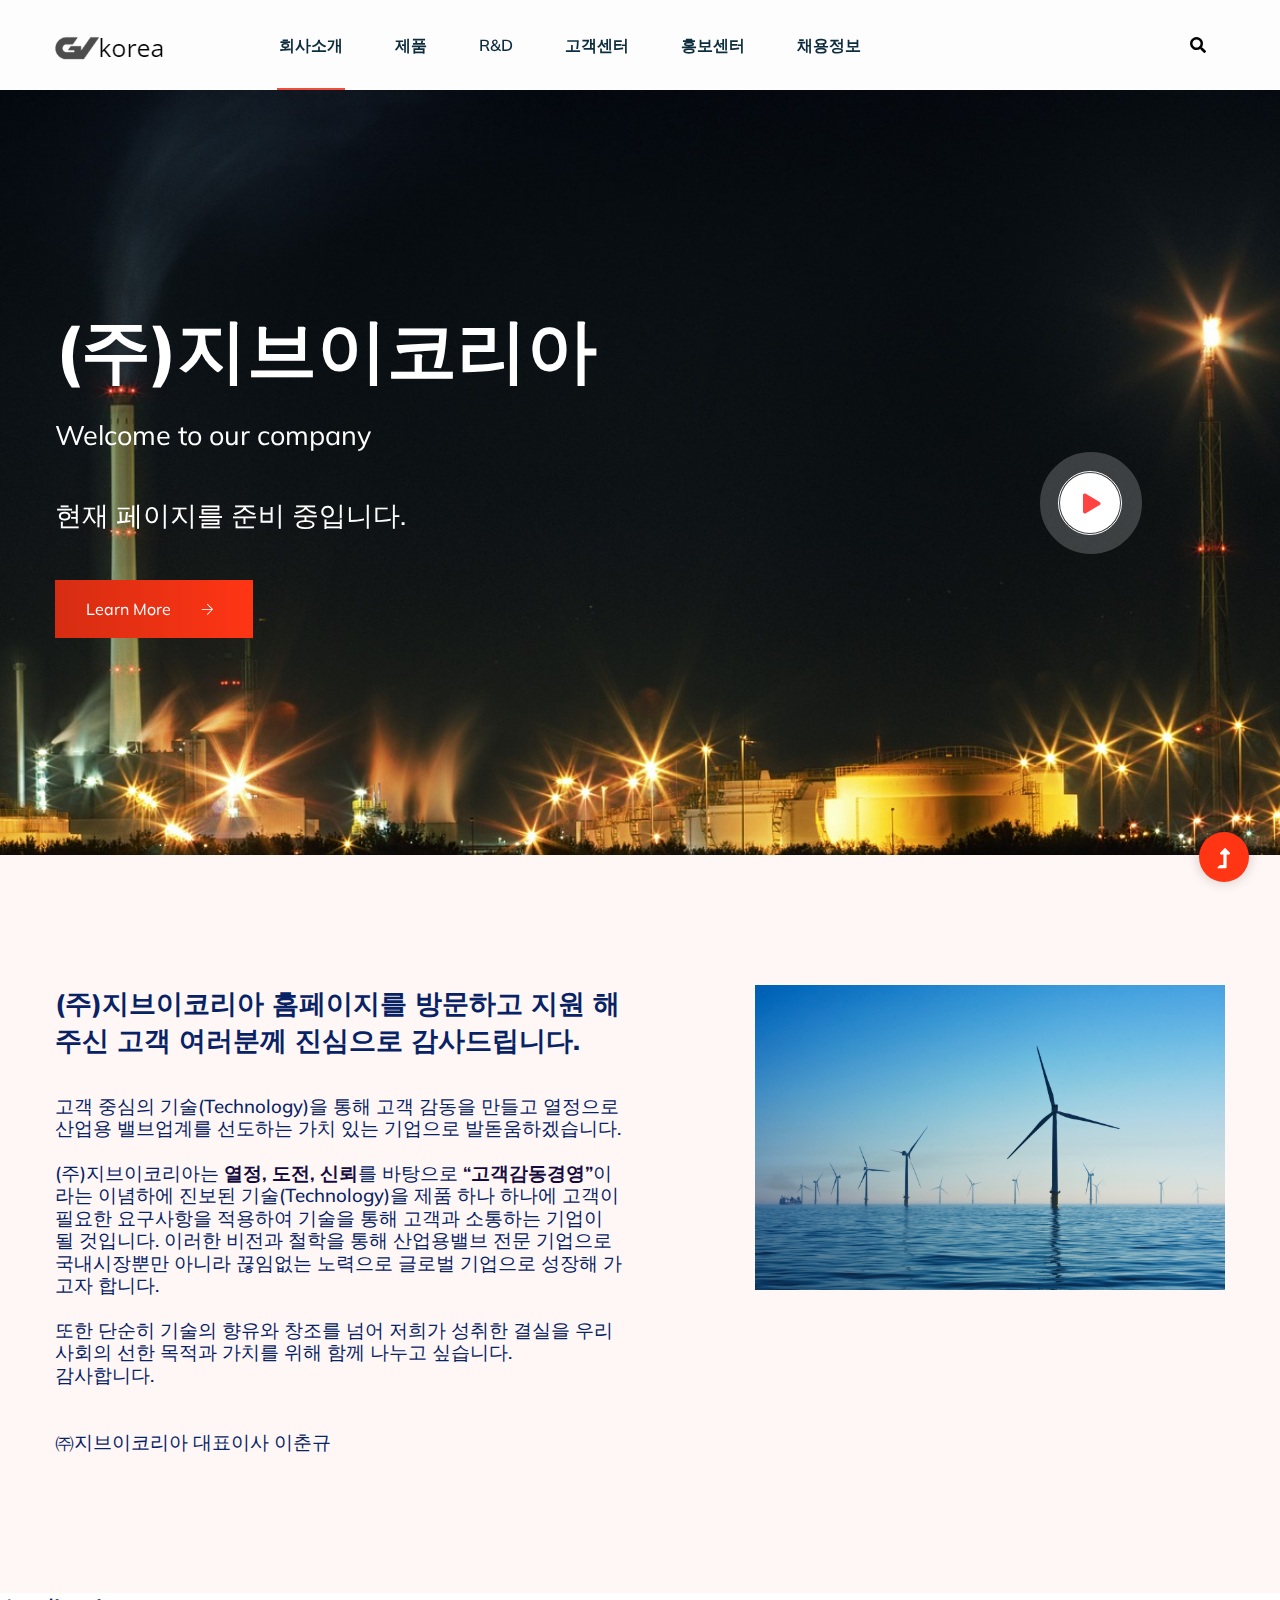
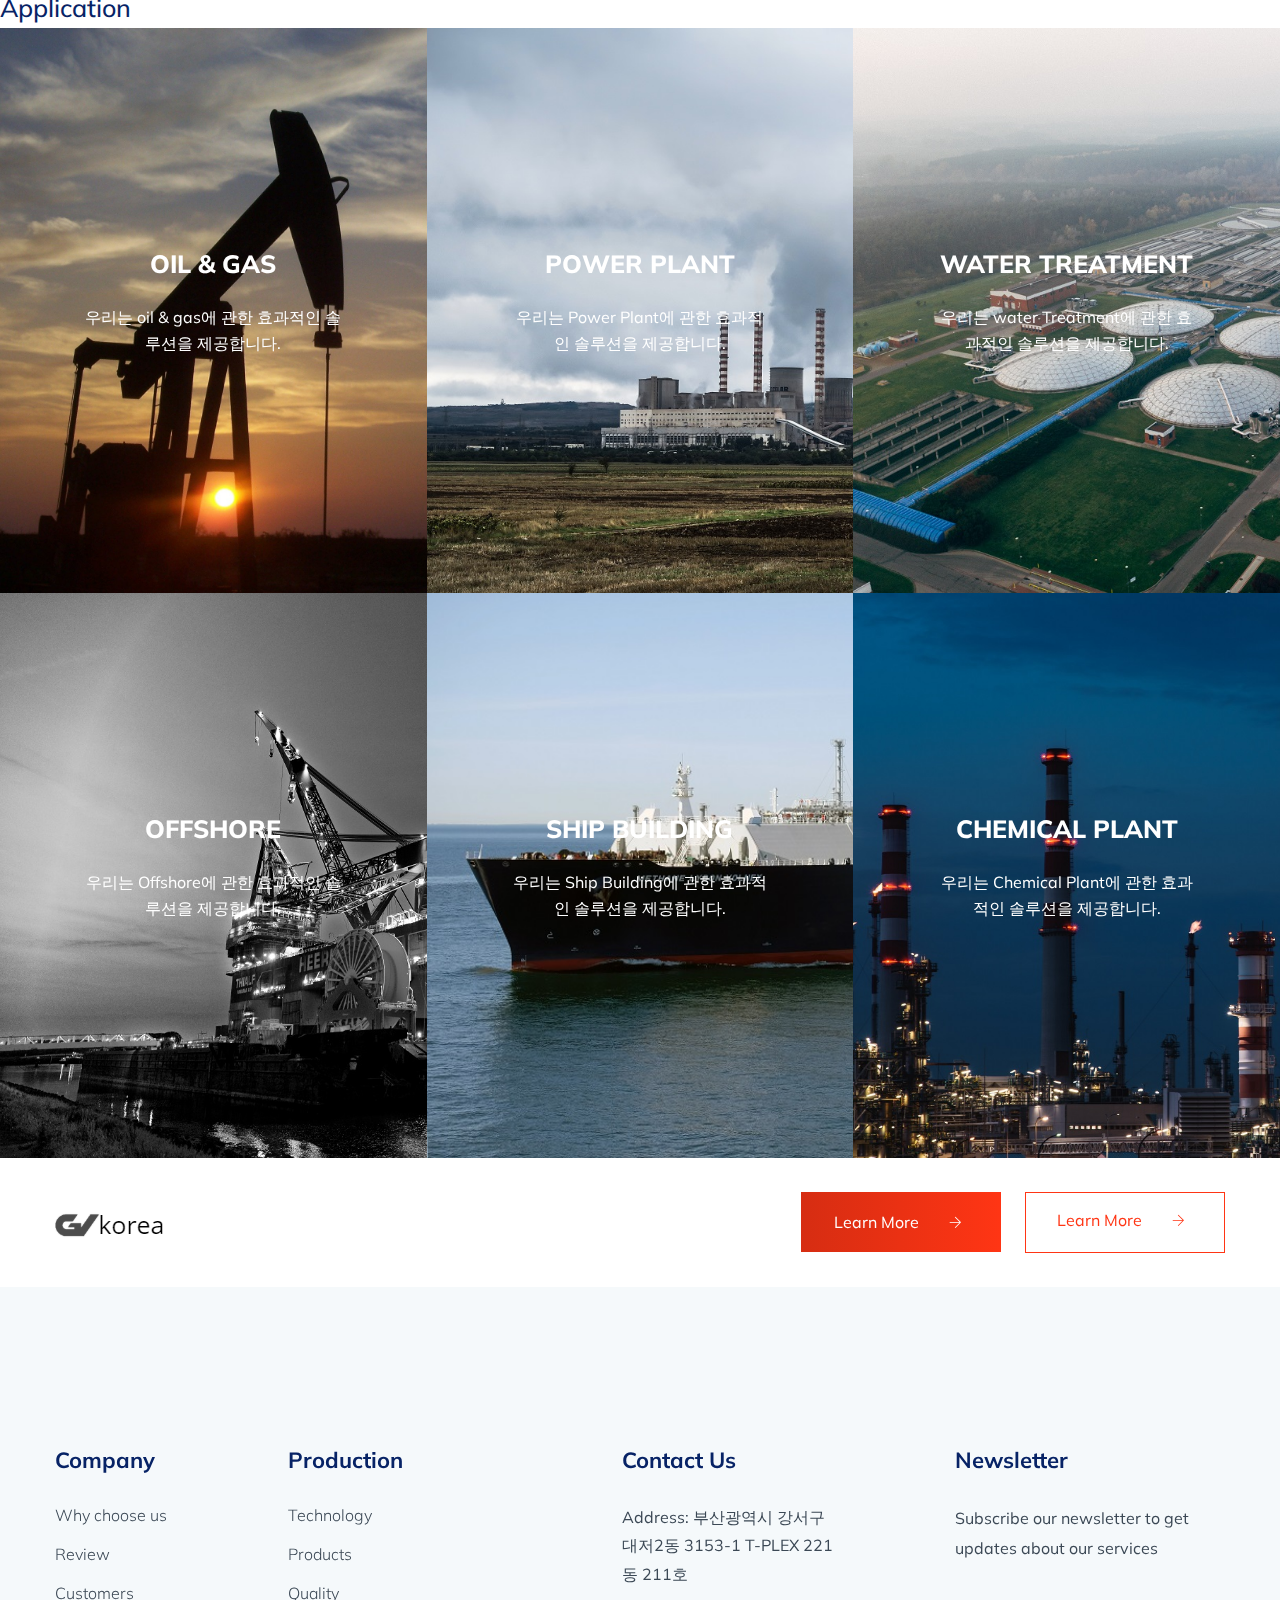
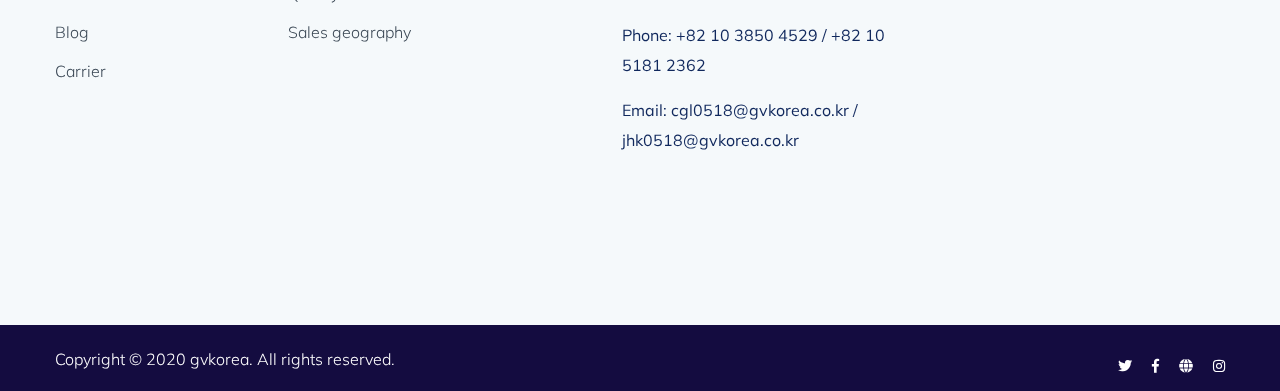
==== commit 687bcf8e: "Update index.html" ====
--- a/index.html
+++ b/index.html
@@ -57,29 +57,17 @@
                                     <div class="main-menu d-none d-lg-block">
                                         <nav>
                                             <ul id="navigation">
-                                                <li class="active"><a href="index.html">Home</a></li>
-                                                <li><a href="Project.html">Products</a>
+                                                <li class="active"><a href="index.html">회사소개</a></li>
+                                                <li><a href="Project.html">제품</a>
                                                     <ul class="submenu">
                                                       <li><a href="Project.html">model No.  GVK - 1000 series</a></li>
                                                     </ul>
                                                 </li>
-                                                <li><a href="index.html">About</a></li>
-                                                <li><a href="index.html">Services</a></li>
-                                                <li><a href="index.html">Blog</a>
-                                                    <ul class="submenu">
-                                                        <li><a href="index.html">Blog</a></li>
-                                                        <li><a href="index.html">Blog Details</a></li>
-                                                        <li><a href="index.html">Element</a></li>
-                                                    </ul>
+                                                <li><a href="index.html">R&D</a></li>
+                                                <li><a href="index.html">고객센터</a></li>
+						<li><a href="index.html">홍보센터</a>
                                                 </li>
-                                                <li><a href="#">Pages</a>
-                                                    <ul class="submenu">
-                                                        <li><a href="index.html">Project Details</a></li>
-                                                        <li><a href="index.html">Services Details</a></li>
-                                                        <li><a href="index.html">Element</a></li>
-                                                    </ul>
-                                                </li>
-                                                <li><a href="index.html">Contact</a></li>
+                                                <li><a href="index.html">채용정보</a></li>
                                             </ul>
                                         </nav>
                                     </div>
